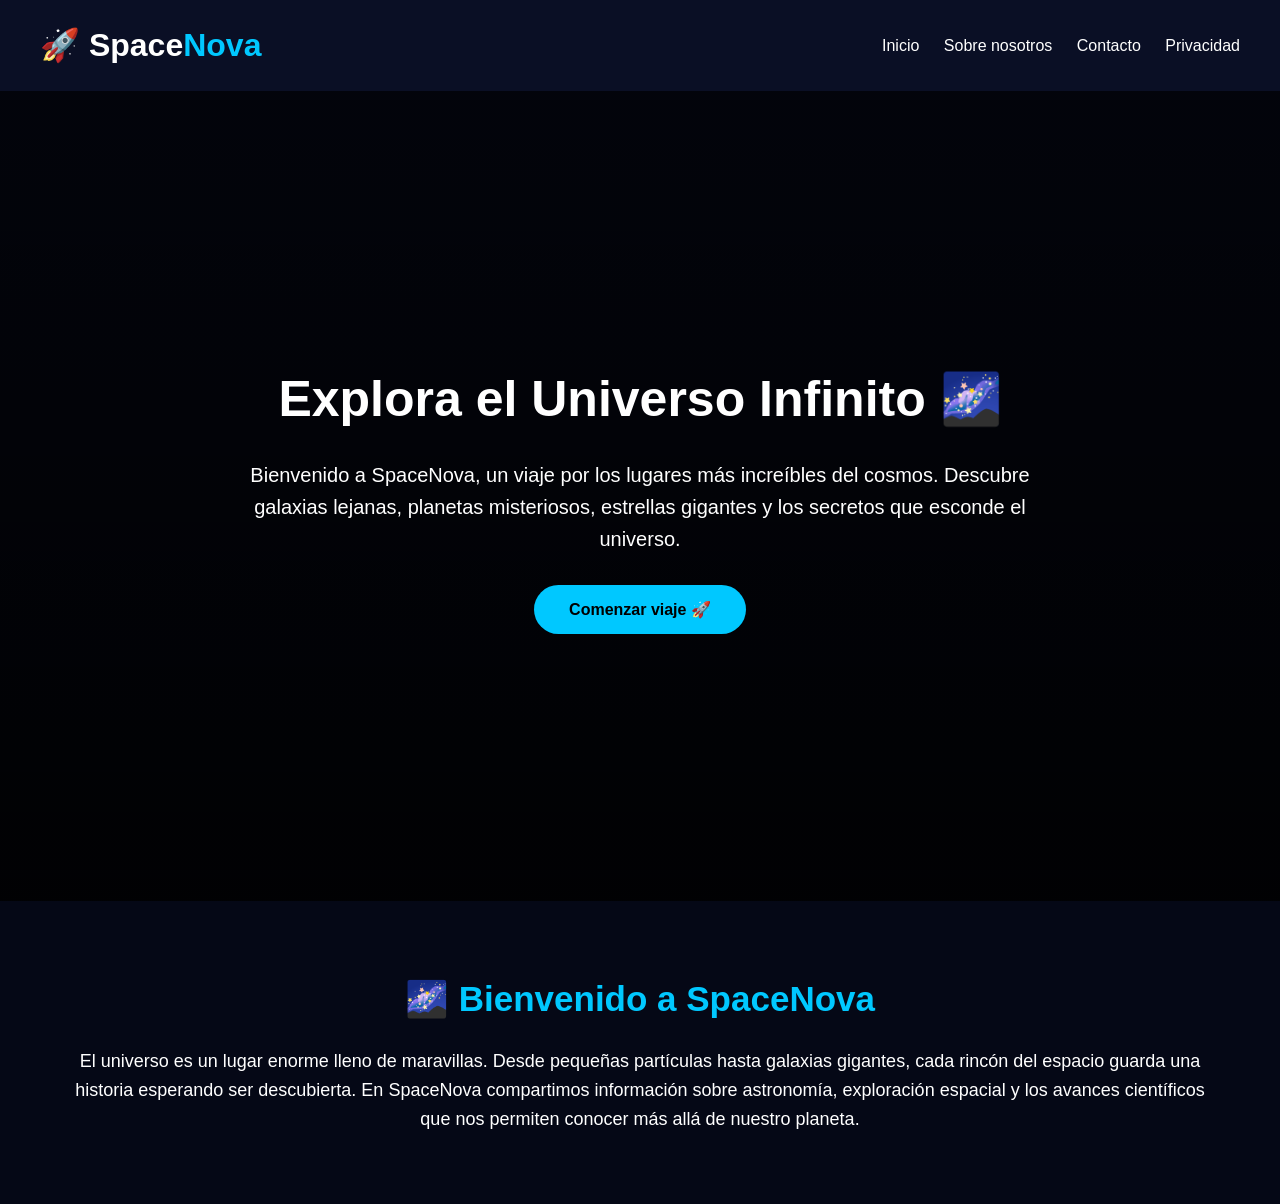
==== index.html @ cdb9da3f "Update index.html" ====
<!DOCTYPE html>
<html lang="es">

<head>

<meta charset="UTF-8">

<meta name="viewport" content="width=device-width, initial-scale=1.0">

<title>SpaceNova | Explorando el Universo</title>

<meta name="description" content="SpaceNova explora los misterios del universo, galaxias, planetas, NASA y descubrimientos espaciales.">

<link rel="stylesheet" href="style.css">

</head>


<body>


<header>

<h1 class="logo">
🚀 Space<span>Nova</span>
</h1>


<nav>

<a href="index.html">Inicio</a>
<a href="sobre.html">Sobre nosotros</a>
<a href="contacto.html">Contacto</a>
<a href="privacidad.html">Privacidad</a>

</nav>


</header>





<section class="hero">


<div class="hero-text">


<h2>
Explora el Universo Infinito 🌌
</h2>


<p>
Bienvenido a SpaceNova, un viaje por los lugares más increíbles
del cosmos. Descubre galaxias lejanas, planetas misteriosos,
estrellas gigantes y los secretos que esconde el universo.
</p>


<button>
Comenzar viaje 🚀
</button>


</div>


</section>





<section class="contenido">


<h2>
🌌 Bienvenido a SpaceNova
</h2>


<p>

El universo es un lugar enorme lleno de maravillas.
Desde pequeñas partículas hasta galaxias gigantes,
cada rincón del espacio guarda una historia esperando
ser descubierta.

En SpaceNova compartimos información sobre astronomía,
exploración espacial y los avances científicos que nos
permiten conocer más allá de nuestro planeta.

</p>



</section>
---- style.css ----
* {
    margin: 0;
    padding: 0;
    box-sizing: border-box;
    font-family: Arial, Helvetica, sans-serif;
}

html {
    scroll-behavior: smooth;
}

body {
    background: #050816;
    color: white;
    line-height: 1.6;
}


/* LOGO Y MENU */

header {
    background: rgba(11,16,38,0.95);
    padding: 20px 40px;
    display: flex;
    justify-content: space-between;
    align-items: center;
    position: sticky;
    top: 0;
    z-index: 100;
}


.logo {
    font-size: 32px;
    font-weight: bold;
}


.logo span {
    color: #00c8ff;
}


nav a {
    color: white;
    text-decoration: none;
    margin-left: 20px;
    transition: 0.3s;
}


nav a:hover {
    color: #00c8ff;
}



/* PORTADA */

.hero {

    min-height: 90vh;

    display: flex;
    flex-direction: column;
    justify-content: center;
    align-items: center;

    text-align: center;

    padding: 30px;


    background:

    linear-gradient(
    rgba(0,0,0,0.5),
    rgba(0,0,0,0.85)
    ),

    url("https://images.unsplash.com/photo-1446776877081-d282a0f896e2");


    background-size: cover;

    background-position: center;

}



.hero h2 {

    font-size: 50px;

    margin-bottom: 20px;

}



.hero p {

    max-width: 800px;

    font-size: 20px;

}




button {

    margin-top: 30px;

    padding: 15px 35px;

    border: none;

    border-radius: 30px;

    background: #00c8ff;

    font-size: 16px;

    font-weight: bold;

    cursor: pointer;

}




button:hover {

    transform: scale(1.05);

}





/* SECCIONES */

.contenido {

    padding: 70px 30px;

    max-width: 1200px;

    margin: auto;

    text-align: center;

}



.contenido h2 {

    font-size: 35px;

    margin-bottom: 20px;

    color: #00c8ff;

}



.contenido p {

    font-size: 18px;

}





/* TARJETAS */


.tarjetas {

    display: flex;

    justify-content: center;

    flex-wrap: wrap;

    gap: 25px;

    margin-top: 40px;

}



.tarjeta {

    background: #101733;

    padding: 30px;

    width: 300px;

    border-radius: 20px;

    transition: 0.3s;

    border: 1px solid #18234d;

}



.tarjeta:hover {

    transform: translateY(-10px);

    box-shadow: 0 0 25px #00c8ff55;

}



.tarjeta h3 {

    color: #00c8ff;

    margin-bottom: 15px;

}





/* FOOTER */


footer {

    background: #0b1026;

    text-align: center;

    padding: 40px;

    margin-top: 50px;

}




/* CELULARES */


@media(max-width:700px){


header {

    flex-direction: column;

}


nav {

    margin-top: 20px;

}


.hero h2 {

    font-size: 35px;

}


nav a {

    margin: 8px;

}


}
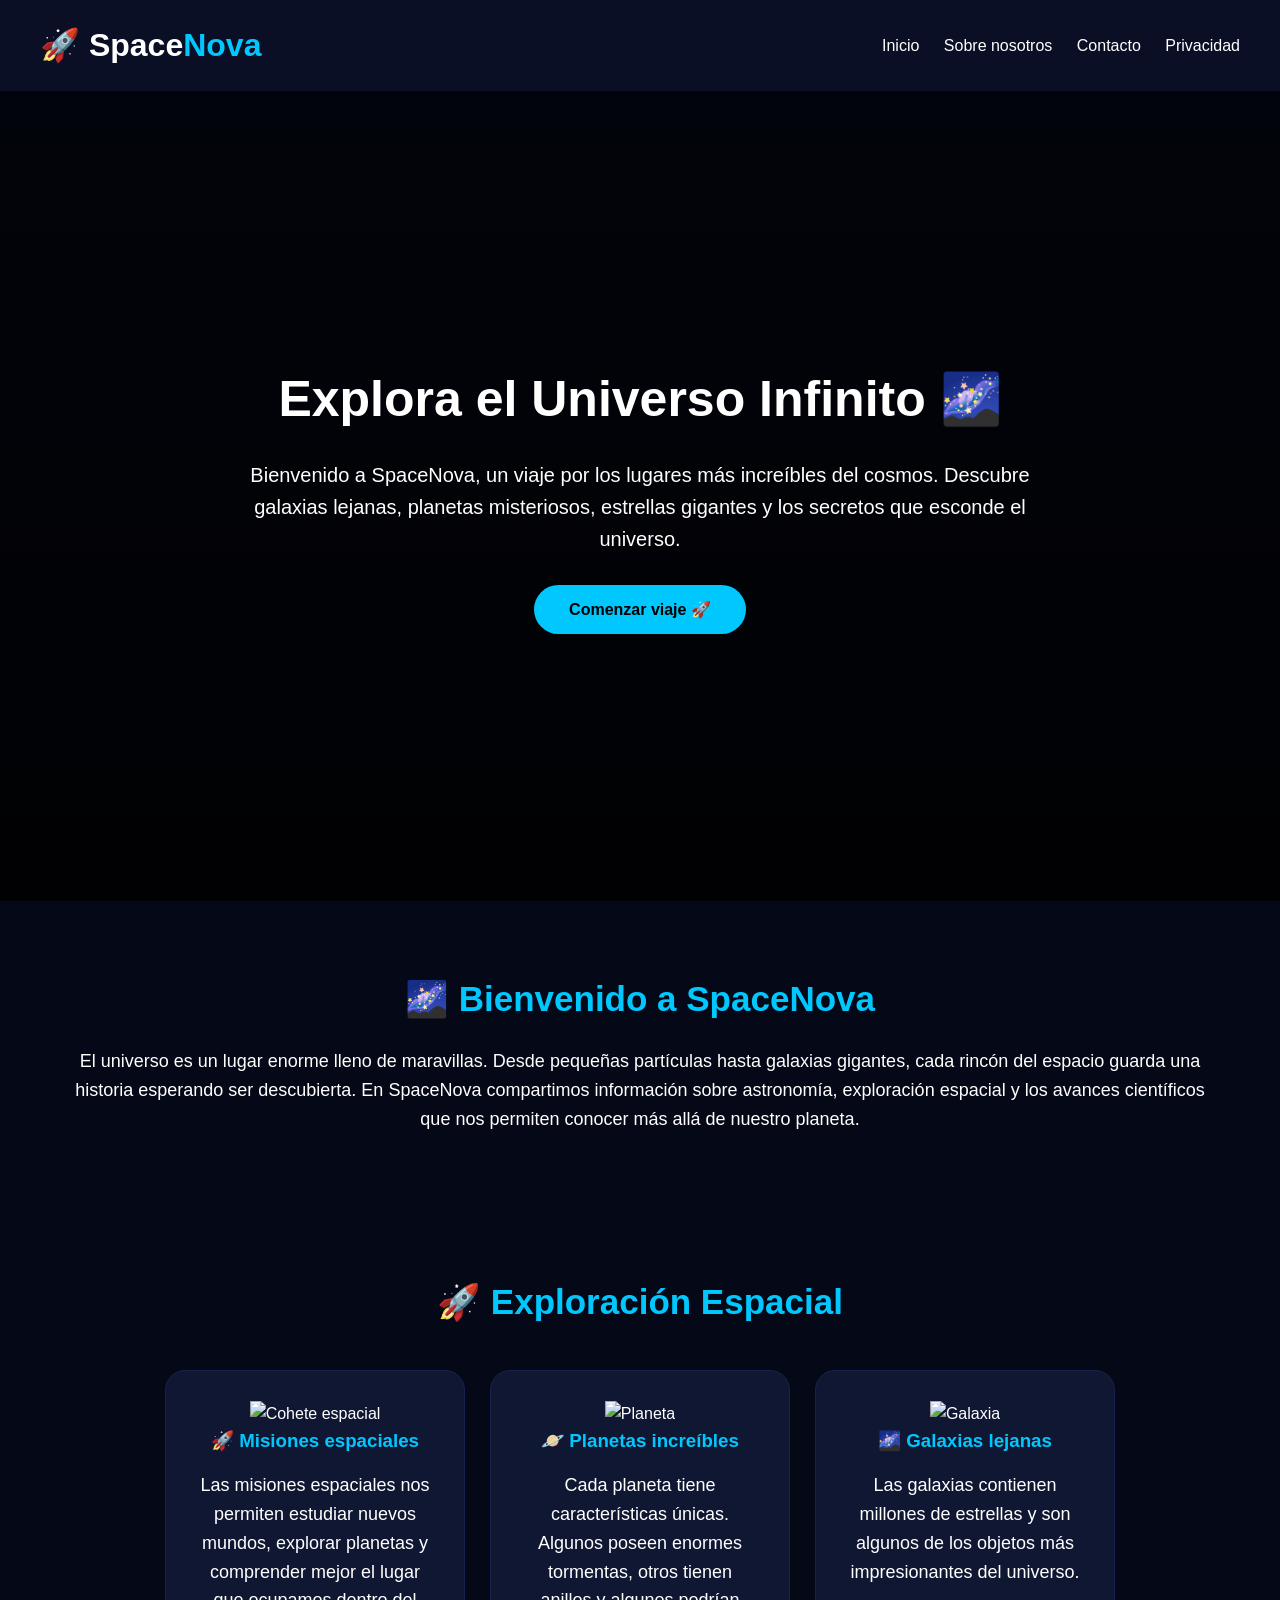
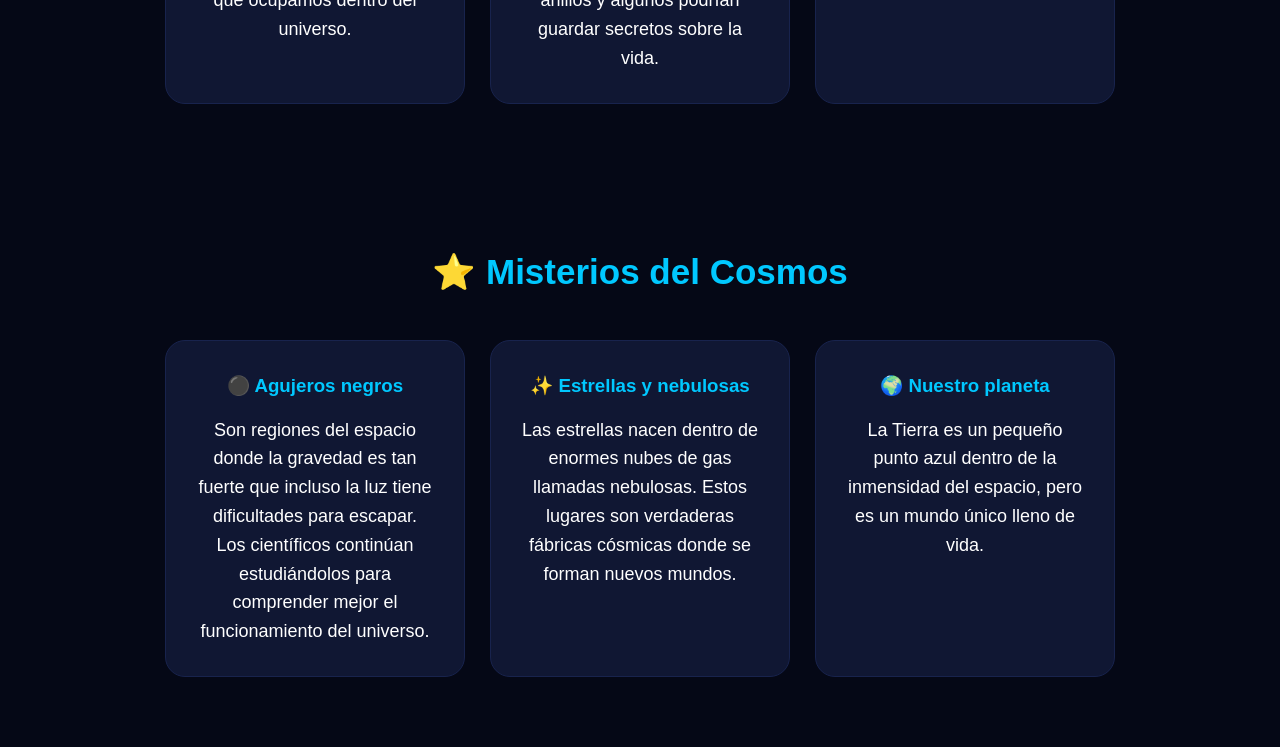
==== commit d301e3d4: "Update index.html" ====
--- a/index.html
+++ b/index.html
@@ -98,3 +98,162 @@
 
 
 </section>
+<section class="contenido">
+
+<h2>
+🚀 Exploración Espacial
+</h2>
+
+
+<div class="tarjetas">
+
+
+<div class="tarjeta imagen-card">
+
+<img src="https://images.unsplash.com/photo-1446776811953-b23d57bd21aa" alt="Cohete espacial">
+
+
+<h3>
+🚀 Misiones espaciales
+</h3>
+
+
+<p>
+Las misiones espaciales nos permiten estudiar nuevos mundos,
+explorar planetas y comprender mejor el lugar que ocupamos
+dentro del universo.
+</p>
+
+
+</div>
+
+
+
+
+
+<div class="tarjeta imagen-card">
+
+
+<img src="https://images.unsplash.com/photo-1614728263952-84ea256f9679" alt="Planeta">
+
+
+<h3>
+🪐 Planetas increíbles
+</h3>
+
+
+<p>
+Cada planeta tiene características únicas.
+Algunos poseen enormes tormentas, otros tienen anillos
+y algunos podrían guardar secretos sobre la vida.
+</p>
+
+
+</div>
+
+
+
+
+
+<div class="tarjeta imagen-card">
+
+
+<img src="https://images.unsplash.com/photo-1462331940025-496dfbfc7564" alt="Galaxia">
+
+
+<h3>
+🌌 Galaxias lejanas
+</h3>
+
+
+<p>
+Las galaxias contienen millones de estrellas y son
+algunos de los objetos más impresionantes del universo.
+</p>
+
+
+</div>
+
+
+</div>
+
+
+</section>
+
+
+
+
+
+<section class="contenido">
+
+
+<h2>
+⭐ Misterios del Cosmos
+</h2>
+
+
+<div class="tarjetas">
+
+
+<div class="tarjeta">
+
+
+<h3>
+⚫ Agujeros negros
+</h3>
+
+
+<p>
+Son regiones del espacio donde la gravedad es tan fuerte
+que incluso la luz tiene dificultades para escapar.
+Los científicos continúan estudiándolos para comprender
+mejor el funcionamiento del universo.
+</p>
+
+
+</div>
+
+
+
+
+<div class="tarjeta">
+
+
+<h3>
+✨ Estrellas y nebulosas
+</h3>
+
+
+<p>
+Las estrellas nacen dentro de enormes nubes de gas llamadas
+nebulosas. Estos lugares son verdaderas fábricas cósmicas
+donde se forman nuevos mundos.
+</p>
+
+
+</div>
+
+
+
+
+<div class="tarjeta">
+
+
+<h3>
+🌍 Nuestro planeta
+</h3>
+
+
+<p>
+La Tierra es un pequeño punto azul dentro de la inmensidad
+del espacio, pero es un mundo único lleno de vida.
+</p>
+
+
+</div>
+
+
+</div>
+
+
+</section>
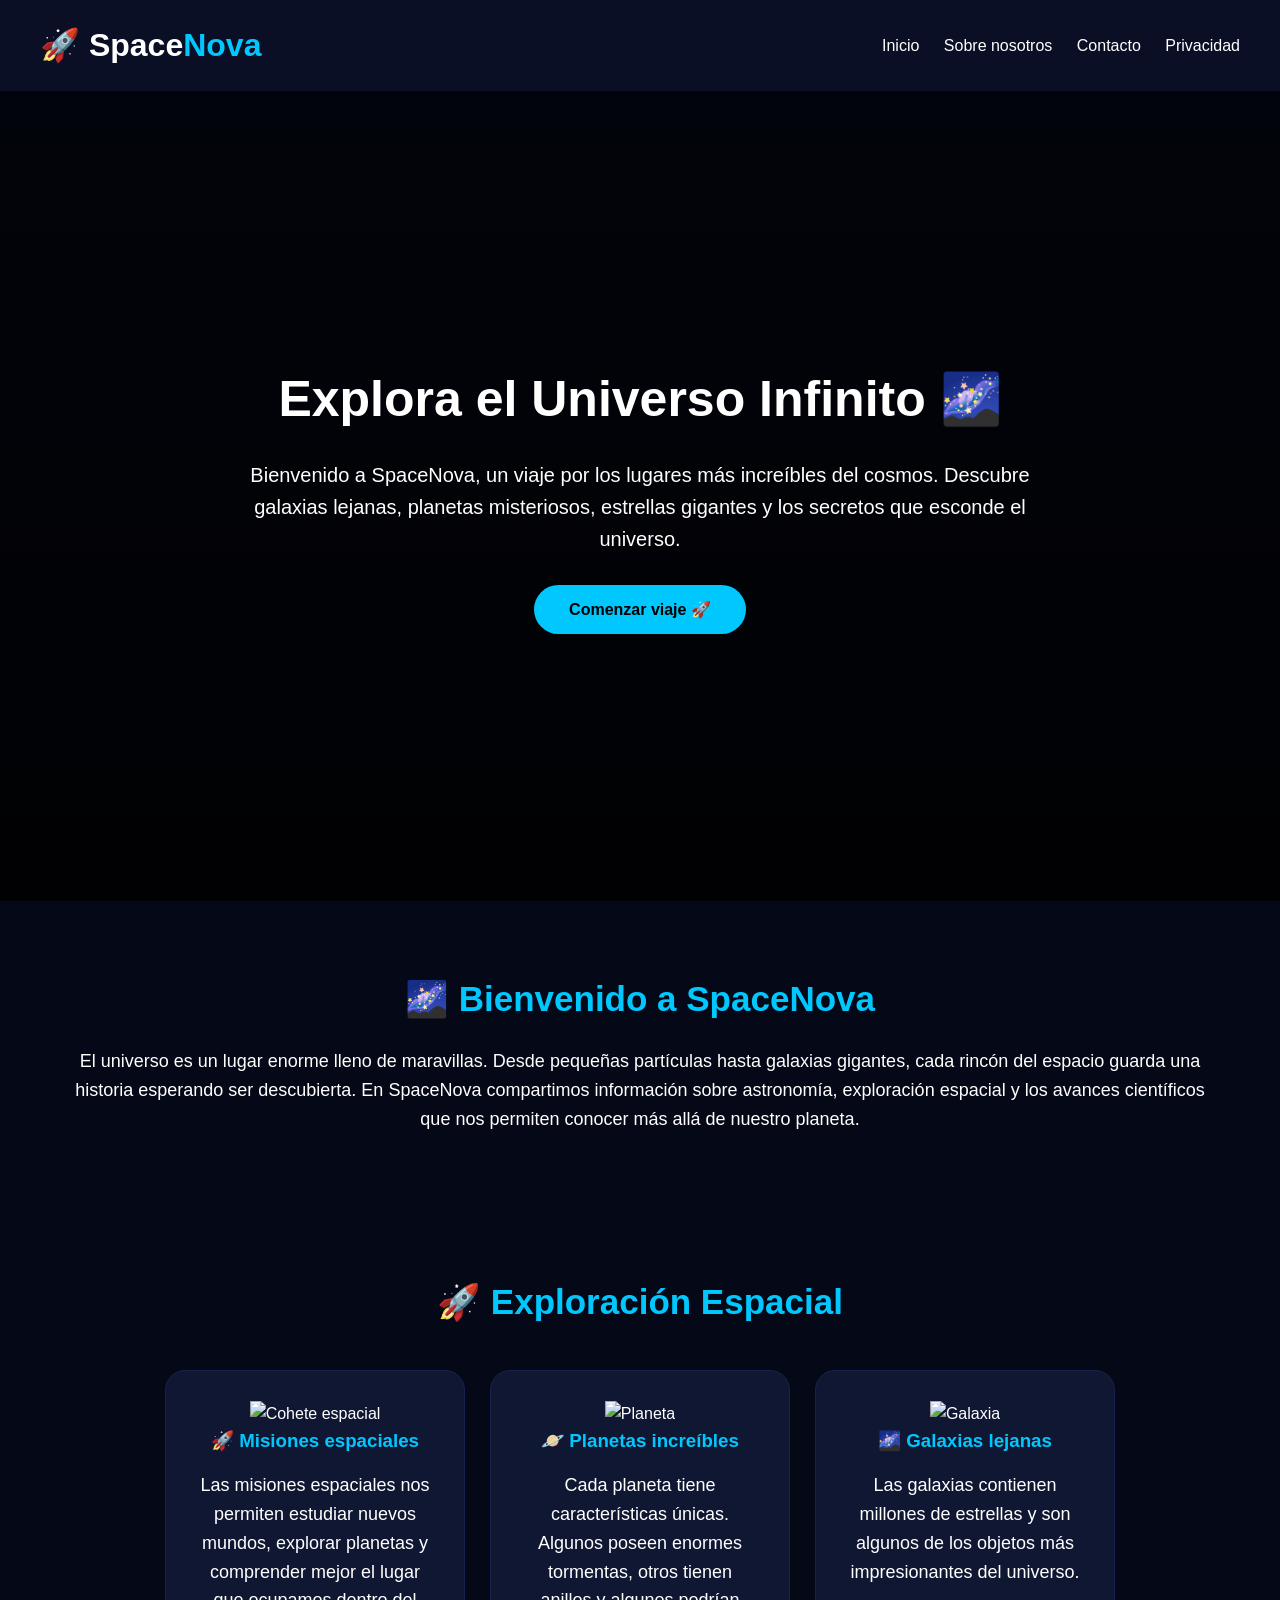
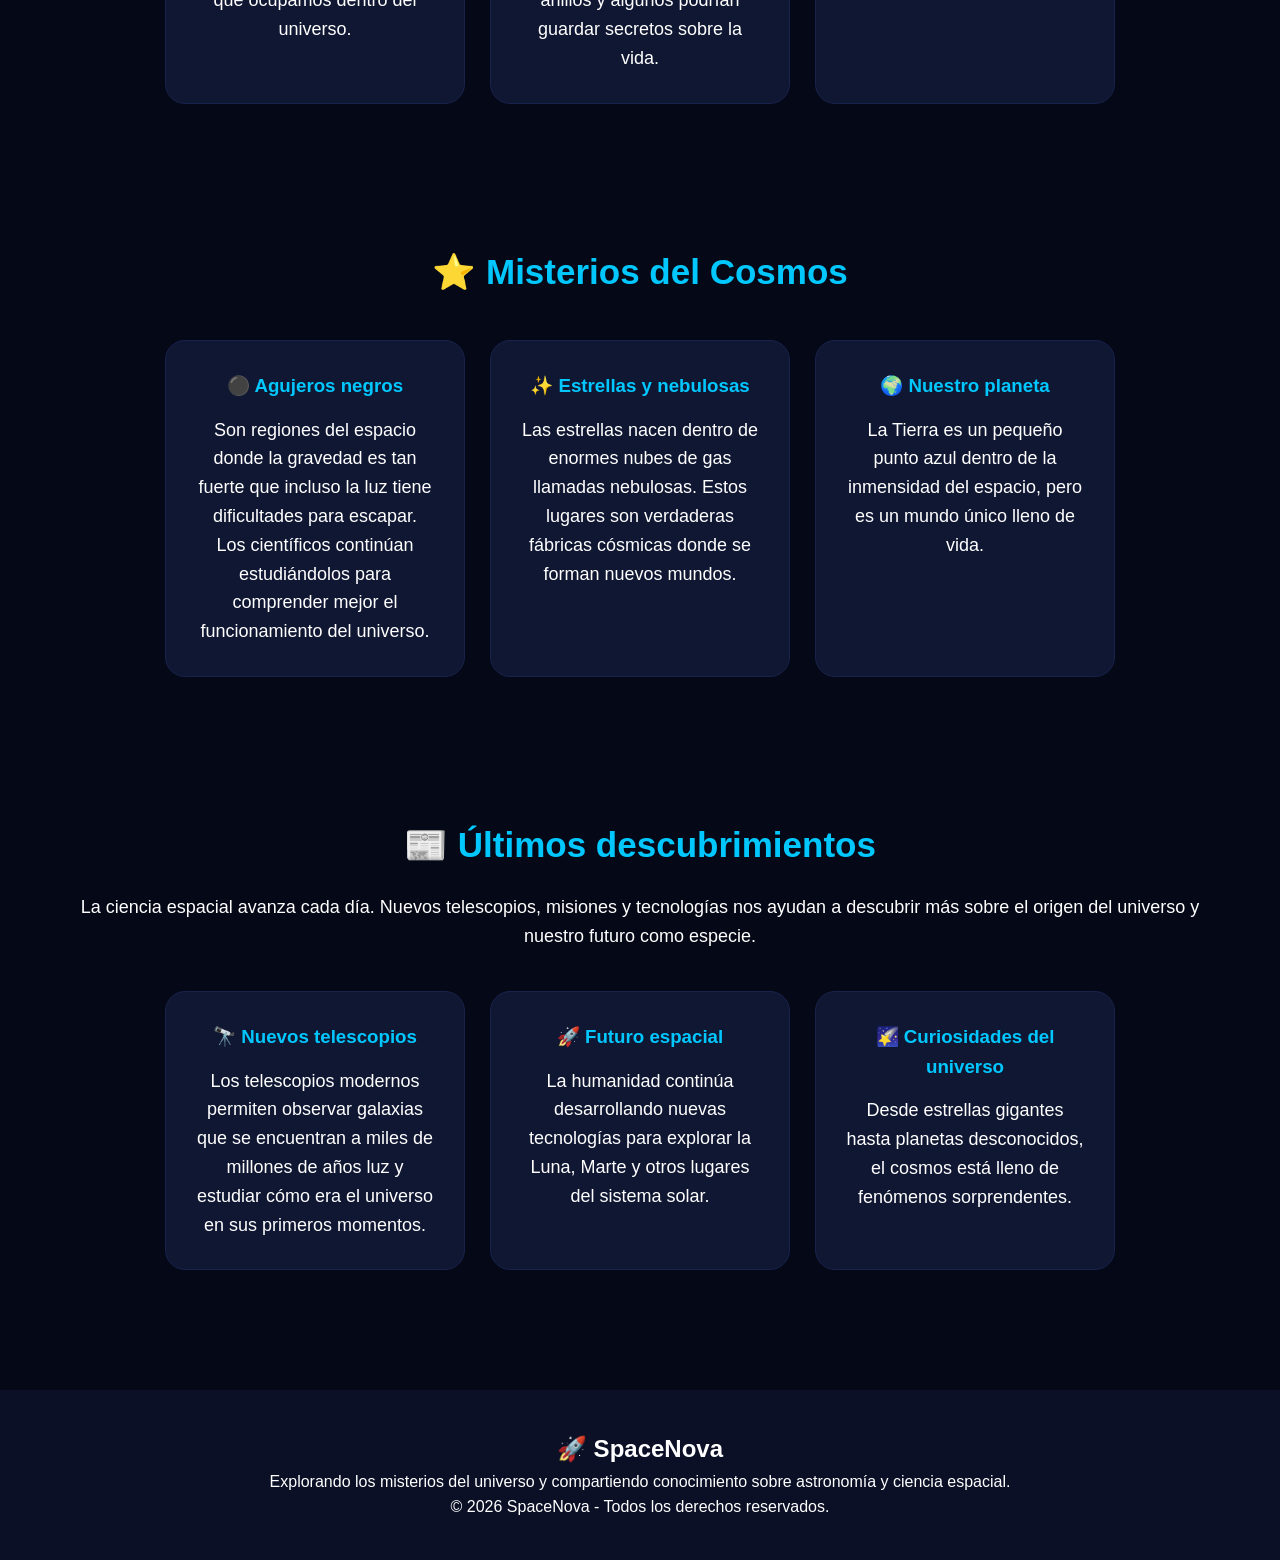
==== commit 7f7ca3a4: "Update index.html" ====
--- a/index.html
+++ b/index.html
@@ -257,3 +257,105 @@
 
 
 </section>
+<section class="contenido">
+
+
+<h2>
+📰 Últimos descubrimientos
+</h2>
+
+
+<p>
+La ciencia espacial avanza cada día. Nuevos telescopios,
+misiones y tecnologías nos ayudan a descubrir más sobre
+el origen del universo y nuestro futuro como especie.
+</p>
+
+
+
+<div class="tarjetas">
+
+
+<div class="tarjeta">
+
+<h3>
+🔭 Nuevos telescopios
+</h3>
+
+<p>
+Los telescopios modernos permiten observar galaxias que se
+encuentran a miles de millones de años luz y estudiar cómo
+era el universo en sus primeros momentos.
+</p>
+
+</div>
+
+
+
+
+<div class="tarjeta">
+
+<h3>
+🚀 Futuro espacial
+</h3>
+
+<p>
+La humanidad continúa desarrollando nuevas tecnologías
+para explorar la Luna, Marte y otros lugares del sistema solar.
+</p>
+
+</div>
+
+
+
+
+<div class="tarjeta">
+
+<h3>
+🌠 Curiosidades del universo
+</h3>
+
+<p>
+Desde estrellas gigantes hasta planetas desconocidos,
+el cosmos está lleno de fenómenos sorprendentes.
+</p>
+
+</div>
+
+
+</div>
+
+
+</section>
+
+
+
+
+
+
+<footer>
+
+
+<h2>
+🚀 SpaceNova
+</h2>
+
+
+<p>
+Explorando los misterios del universo y compartiendo
+conocimiento sobre astronomía y ciencia espacial.
+</p>
+
+
+<p>
+© 2026 SpaceNova - Todos los derechos reservados.
+</p>
+
+
+</footer>
+
+
+
+</body>
+
+</html>
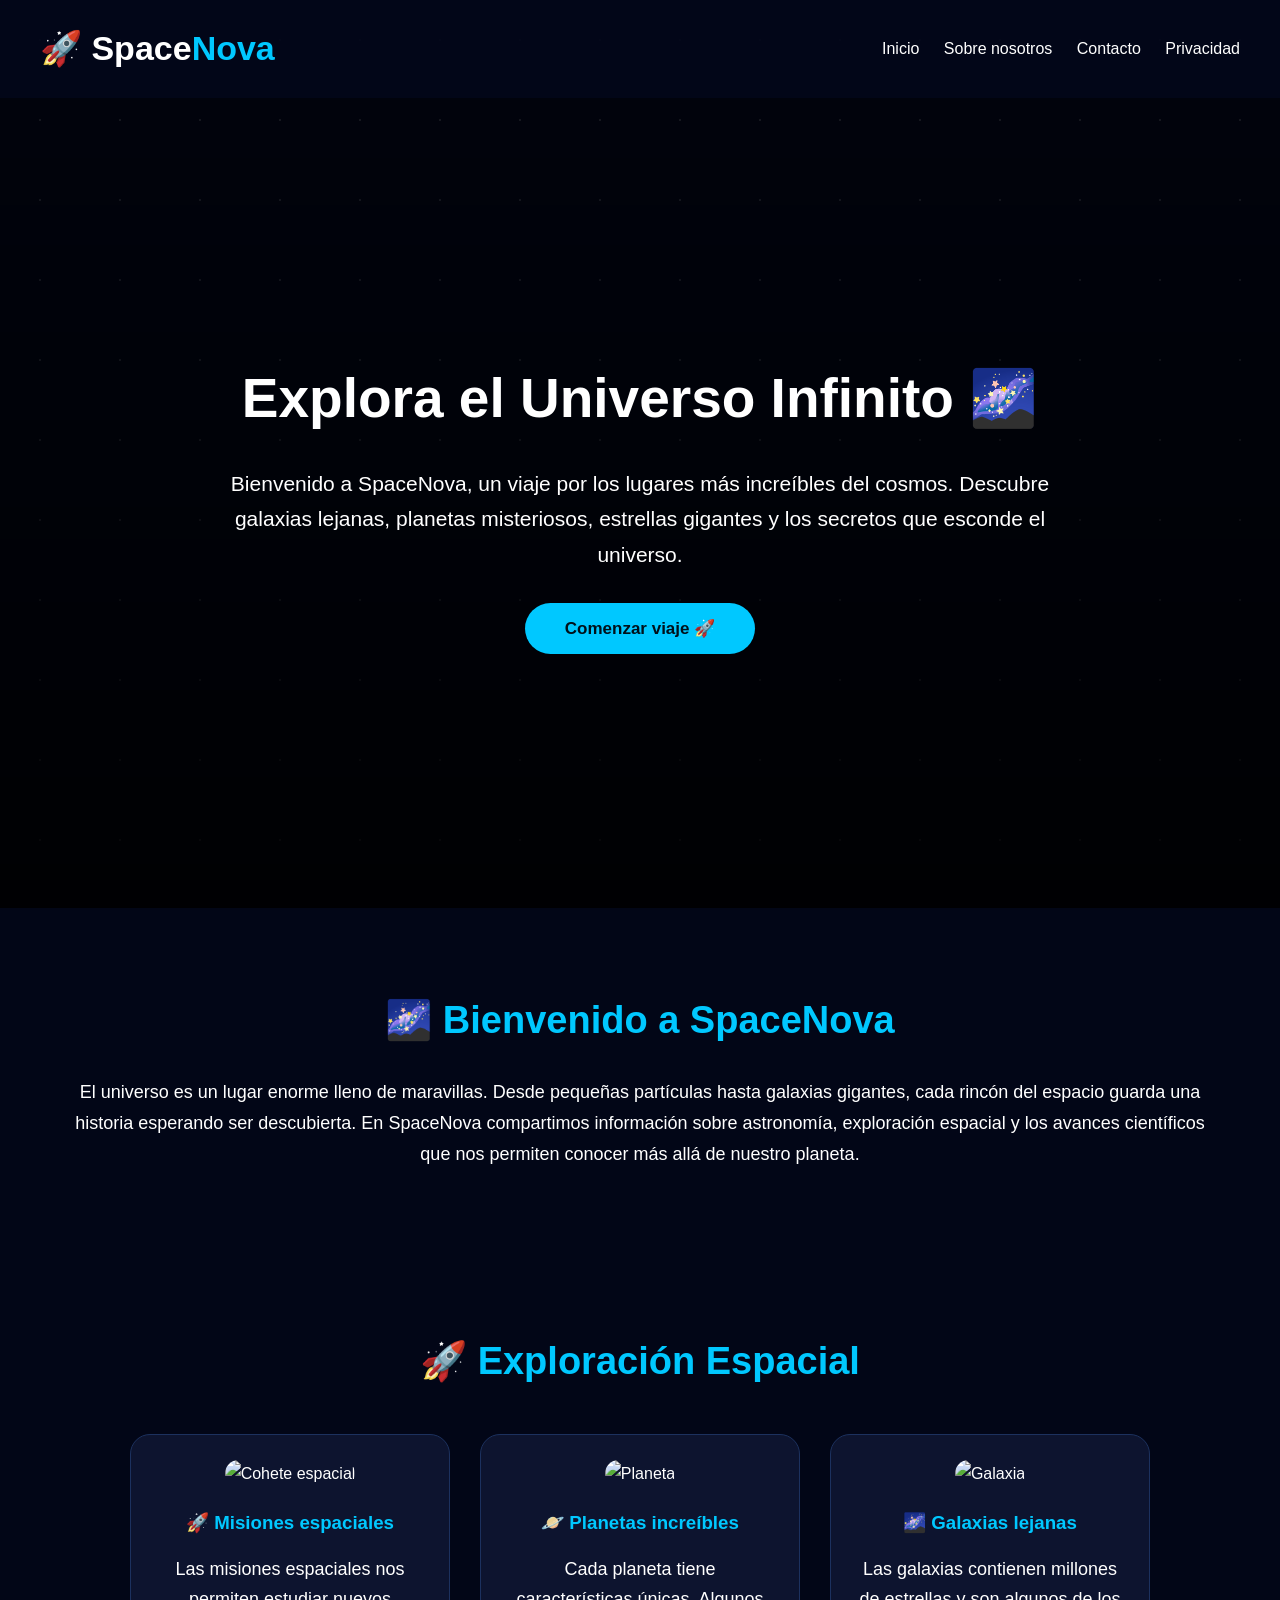
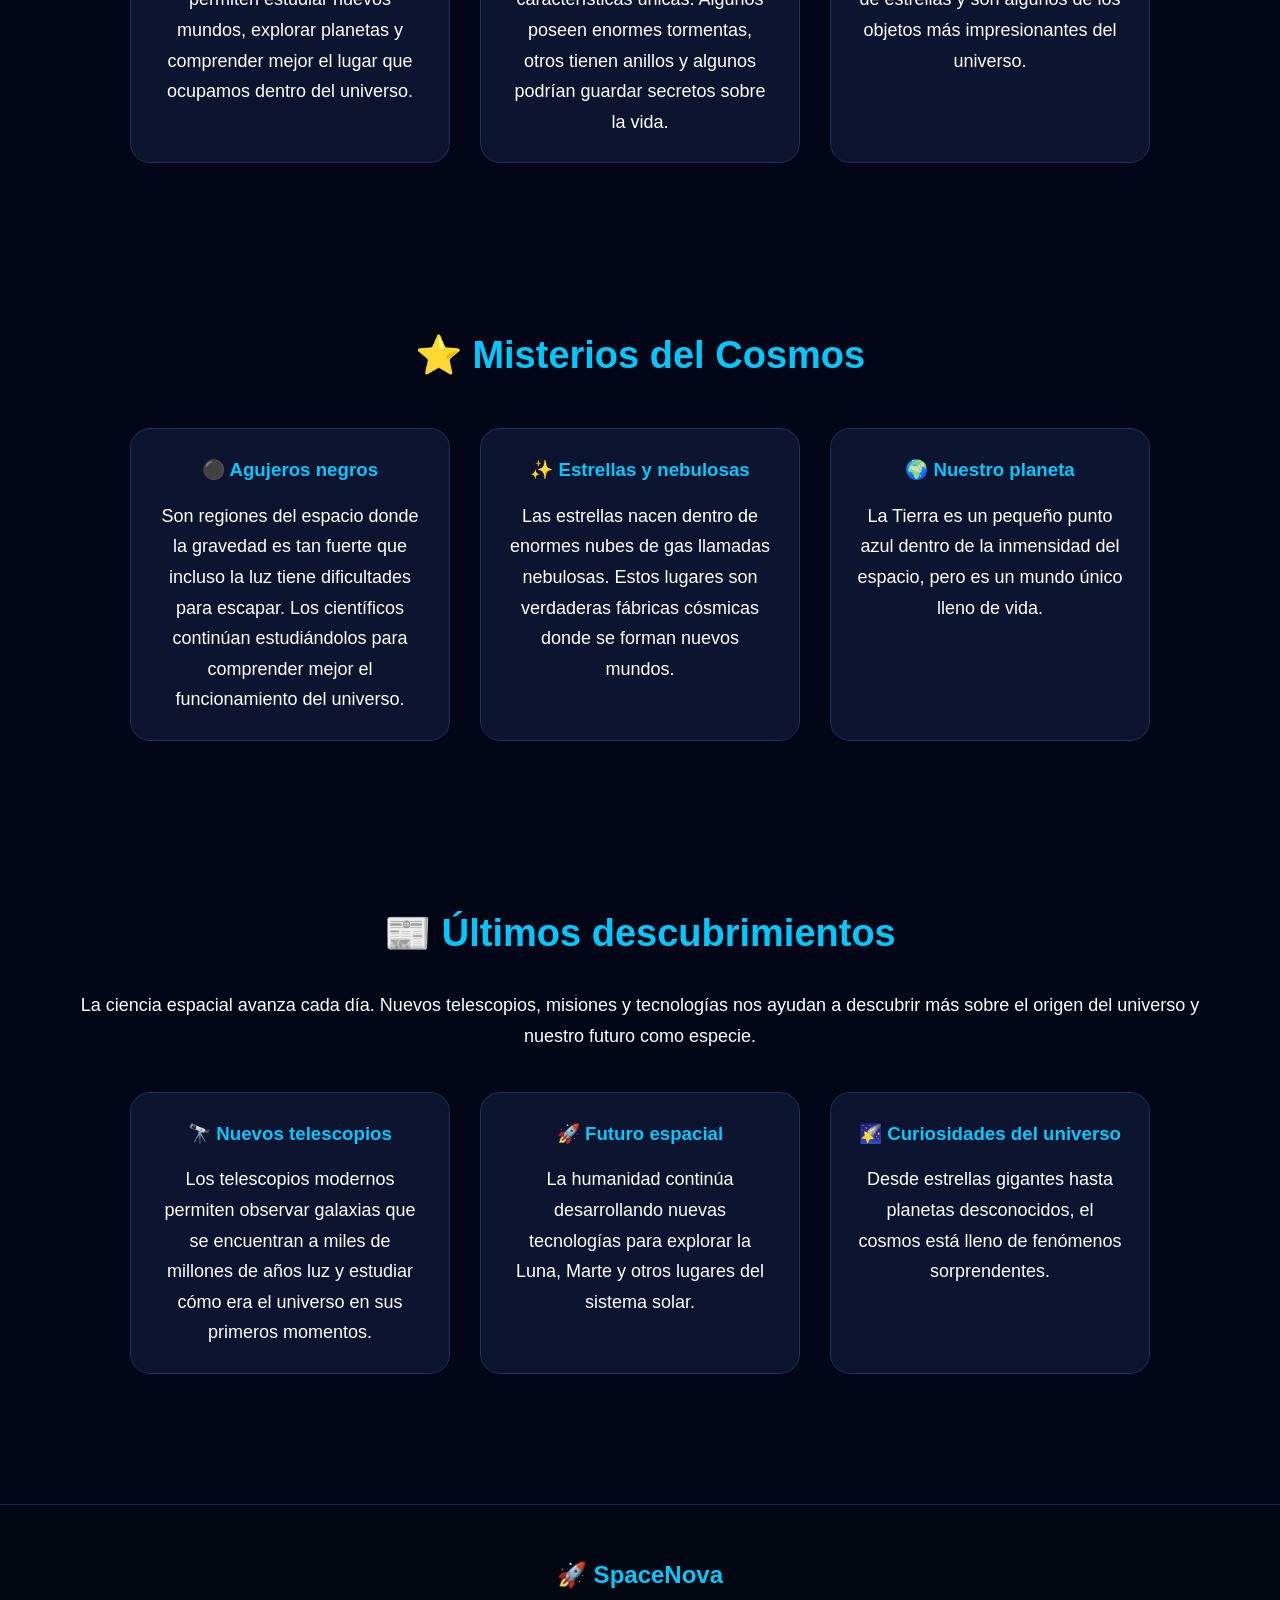
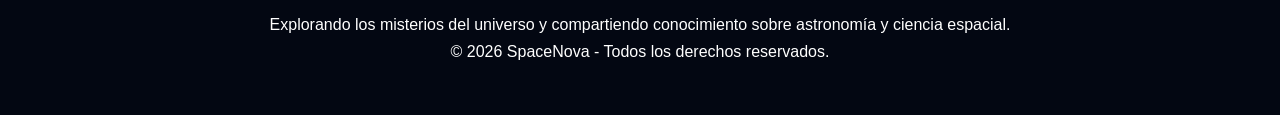
==== commit 62e36b35: "Update index.html" ====
--- a/index.html
+++ b/index.html
@@ -8,7 +8,11 @@
 <meta name="viewport" content="width=device-width, initial-scale=1.0">
 
 <title>SpaceNova | Explorando el Universo</title>
-
+<meta name="description" content="Explora el universo con SpaceNova: NASA, planetas, galaxias, estrellas, agujeros negros y los mayores misterios del espacio.">
+
+<meta name="keywords" content="NASA, universo, planetas, galaxias, astronomía, espacio, estrellas">
+
+<meta name="author" content="SpaceNova">
 <meta name="description" content="SpaceNova explora los misterios del universo, galaxias, planetas, NASA y descubrimientos espaciales.">
 
 <link rel="stylesheet" href="style.css">
--- a/style.css
+++ b/style.css
@@ -5,85 +5,432 @@
     font-family: Arial, Helvetica, sans-serif;
 }
 
+
 html {
     scroll-behavior: smooth;
 }
 
+
 body {
-    background: #050816;
+
+    background: #020617;
+
     color: white;
-    line-height: 1.6;
-}
-
-
-/* LOGO Y MENU */
+
+    line-height: 1.7;
+
+}
+
+
+
+
+
+/* HEADER */
+
 
 header {
-    background: rgba(11,16,38,0.95);
+
+    background: rgba(3, 7, 25, 0.95);
+
     padding: 20px 40px;
+
     display: flex;
+
     justify-content: space-between;
+
     align-items: center;
+
     position: sticky;
+
     top: 0;
+
     z-index: 100;
-}
+
+}
+
 
 
 .logo {
-    font-size: 32px;
+
+    font-size: 34px;
+
     font-weight: bold;
+
 }
 
 
 .logo span {
+
     color: #00c8ff;
-}
+
+}
+
+
 
 
 nav a {
+
     color: white;
+
     text-decoration: none;
+
     margin-left: 20px;
-    transition: 0.3s;
-}
+
+    transition: .3s;
+
+}
+
 
 
 nav a:hover {
+
     color: #00c8ff;
-}
-
-
-
-/* PORTADA */
+
+}
+
+
+
+
+
+/* HERO ESPACIAL */
+
 
 .hero {
 
     min-height: 90vh;
 
     display: flex;
+
+    justify-content: center;
+
+    align-items: center;
+
+    text-align: center;
+
+    padding: 30px;
+
+
+    background:
+
+    linear-gradient(
+    rgba(0,0,0,.45),
+    rgba(0,0,0,.85)
+    ),
+
+    url("https://images.unsplash.com/photo-1446776877081-d282a0f896e2");
+
+
+    background-size: cover;
+
+    background-position: center;
+
+}
+
+
+
+.hero-text {
+
+    max-width: 900px;
+
+}
+
+
+
+.hero h2 {
+
+    font-size: 55px;
+
+    margin-bottom: 20px;
+
+}
+
+
+.hero p {
+
+    font-size: 21px;
+
+}
+/* BOTON */
+
+button {
+
+    margin-top: 30px;
+
+    padding: 15px 40px;
+
+    border: none;
+
+    border-radius: 40px;
+
+    background: #00c8ff;
+
+    color: #00111a;
+
+    font-size: 17px;
+
+    font-weight: bold;
+
+    cursor: pointer;
+
+    transition: .3s;
+
+}
+
+
+
+button:hover {
+
+    transform: scale(1.08);
+
+    box-shadow: 0 0 25px #00c8ff;
+
+}
+
+
+
+
+
+/* SECCIONES */
+
+
+.contenido {
+
+    max-width: 1200px;
+
+    margin: auto;
+
+    padding: 80px 30px;
+
+    text-align: center;
+
+}
+
+
+
+.contenido h2 {
+
+    color: #00c8ff;
+
+    font-size: 38px;
+
+    margin-bottom: 25px;
+
+}
+
+
+
+.contenido p {
+
+    font-size: 18px;
+
+}
+
+
+
+
+
+/* TARJETAS */
+
+
+.tarjetas {
+
+    display: flex;
+
+    justify-content: center;
+
+    flex-wrap: wrap;
+
+    gap: 30px;
+
+    margin-top: 40px;
+
+}
+
+
+
+.tarjeta {
+
+    background: rgba(15, 23, 50, .9);
+
+    width: 320px;
+
+    padding: 25px;
+
+    border-radius: 20px;
+
+    border: 1px solid #1c315e;
+
+    transition: .4s;
+
+}
+
+
+
+.tarjeta:hover {
+
+    transform: translateY(-12px);
+
+    box-shadow:
+
+    0 0 30px rgba(0,200,255,.35);
+
+}
+
+
+
+
+
+.tarjeta h3 {
+
+    color: #00c8ff;
+
+    margin-bottom: 15px;
+
+}
+
+
+
+
+/* IMAGENES DE TARJETAS */
+
+
+.imagen-card {
+
+    overflow: hidden;
+
+}
+
+
+
+.imagen-card img {
+
+    width: 100%;
+
+    height: 180px;
+
+    object-fit: cover;
+
+    border-radius: 15px;
+
+    margin-bottom: 20px;
+
+    transition: .5s;
+
+}
+
+
+
+.imagen-card:hover img {
+
+    transform: scale(1.1);
+
+}
+/* FOOTER */
+
+footer {
+
+    background: #030712;
+
+    text-align: center;
+
+    padding: 50px 20px;
+
+    margin-top: 50px;
+
+    border-top: 1px solid #172554;
+
+}
+
+
+
+footer h2 {
+
+    color: #00c8ff;
+
+    margin-bottom: 15px;
+
+}
+
+
+
+
+
+/* EFECTO DE ESTRELLAS */
+
+body::before {
+
+    content: "";
+
+    position: fixed;
+
+    top: 0;
+
+    left: 0;
+
+    width: 100%;
+
+    height: 100%;
+
+
+    background-image:
+
+    radial-gradient(white 1px, transparent 1px);
+
+
+    background-size: 80px 80px;
+
+
+    opacity: .15;
+
+
+    pointer-events: none;
+
+
+    z-index: -1;
+
+}
+
+
+
+
+
+/* CELULARES */
+
+
+@media(max-width:700px){
+
+
+header {
+
     flex-direction: column;
-    justify-content: center;
-    align-items: center;
-
-    text-align: center;
-
-    padding: 30px;
-
-
-    background:
-
-    linear-gradient(
-    rgba(0,0,0,0.5),
-    rgba(0,0,0,0.85)
-    ),
-
-    url("https://images.unsplash.com/photo-1446776877081-d282a0f896e2");
-
-
-    background-size: cover;
-
-    background-position: center;
+
+    padding: 20px;
+
+}
+
+
+
+.logo {
+
+    font-size: 28px;
+
+}
+
+
+
+nav {
+
+    margin-top: 20px;
+
+}
+
+
+
+nav a {
+
+    display: inline-block;
+
+    margin: 8px;
 
 }
 
@@ -91,9 +438,7 @@
 
 .hero h2 {
 
-    font-size: 50px;
-
-    margin-bottom: 20px;
+    font-size: 35px;
 
 }
 
@@ -101,100 +446,15 @@
 
 .hero p {
 
-    max-width: 800px;
-
-    font-size: 20px;
-
-}
-
-
-
-
-button {
-
-    margin-top: 30px;
-
-    padding: 15px 35px;
-
-    border: none;
-
-    border-radius: 30px;
-
-    background: #00c8ff;
-
-    font-size: 16px;
-
-    font-weight: bold;
-
-    cursor: pointer;
-
-}
-
-
-
-
-button:hover {
-
-    transform: scale(1.05);
-
-}
-
-
-
-
-
-/* SECCIONES */
+    font-size: 17px;
+
+}
+
+
 
 .contenido {
 
-    padding: 70px 30px;
-
-    max-width: 1200px;
-
-    margin: auto;
-
-    text-align: center;
-
-}
-
-
-
-.contenido h2 {
-
-    font-size: 35px;
-
-    margin-bottom: 20px;
-
-    color: #00c8ff;
-
-}
-
-
-
-.contenido p {
-
-    font-size: 18px;
-
-}
-
-
-
-
-
-/* TARJETAS */
-
-
-.tarjetas {
-
-    display: flex;
-
-    justify-content: center;
-
-    flex-wrap: wrap;
-
-    gap: 25px;
-
-    margin-top: 40px;
+    padding: 50px 20px;
 
 }
 
@@ -202,94 +462,9 @@
 
 .tarjeta {
 
-    background: #101733;
-
-    padding: 30px;
-
-    width: 300px;
-
-    border-radius: 20px;
-
-    transition: 0.3s;
-
-    border: 1px solid #18234d;
-
-}
-
-
-
-.tarjeta:hover {
-
-    transform: translateY(-10px);
-
-    box-shadow: 0 0 25px #00c8ff55;
-
-}
-
-
-
-.tarjeta h3 {
-
-    color: #00c8ff;
-
-    margin-bottom: 15px;
-
-}
-
-
-
-
-
-/* FOOTER */
-
-
-footer {
-
-    background: #0b1026;
-
-    text-align: center;
-
-    padding: 40px;
-
-    margin-top: 50px;
-
-}
-
-
-
-
-/* CELULARES */
-
-
-@media(max-width:700px){
-
-
-header {
-
-    flex-direction: column;
-
-}
-
-
-nav {
-
-    margin-top: 20px;
-
-}
-
-
-.hero h2 {
-
-    font-size: 35px;
-
-}
-
-
-nav a {
-
-    margin: 8px;
-
-}
-
-
-}
+    width: 100%;
+
+}
+
+
+}
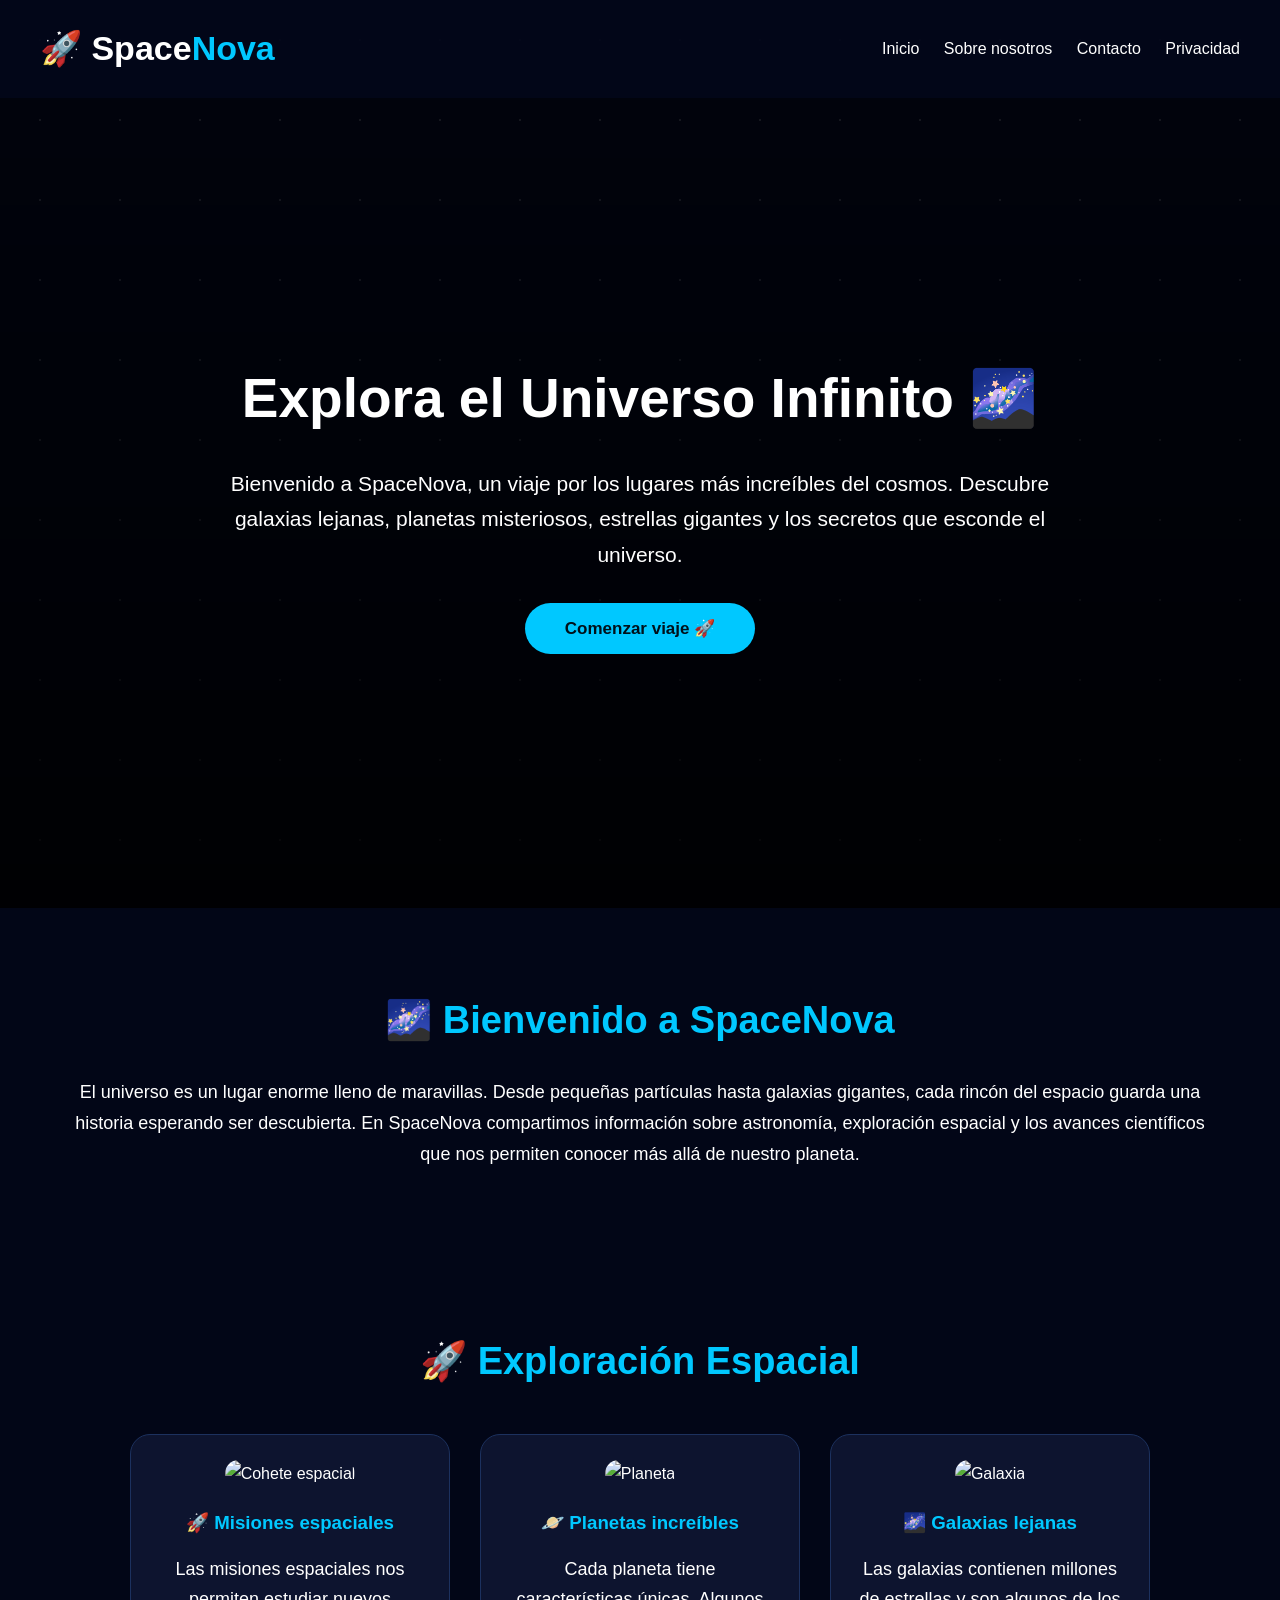
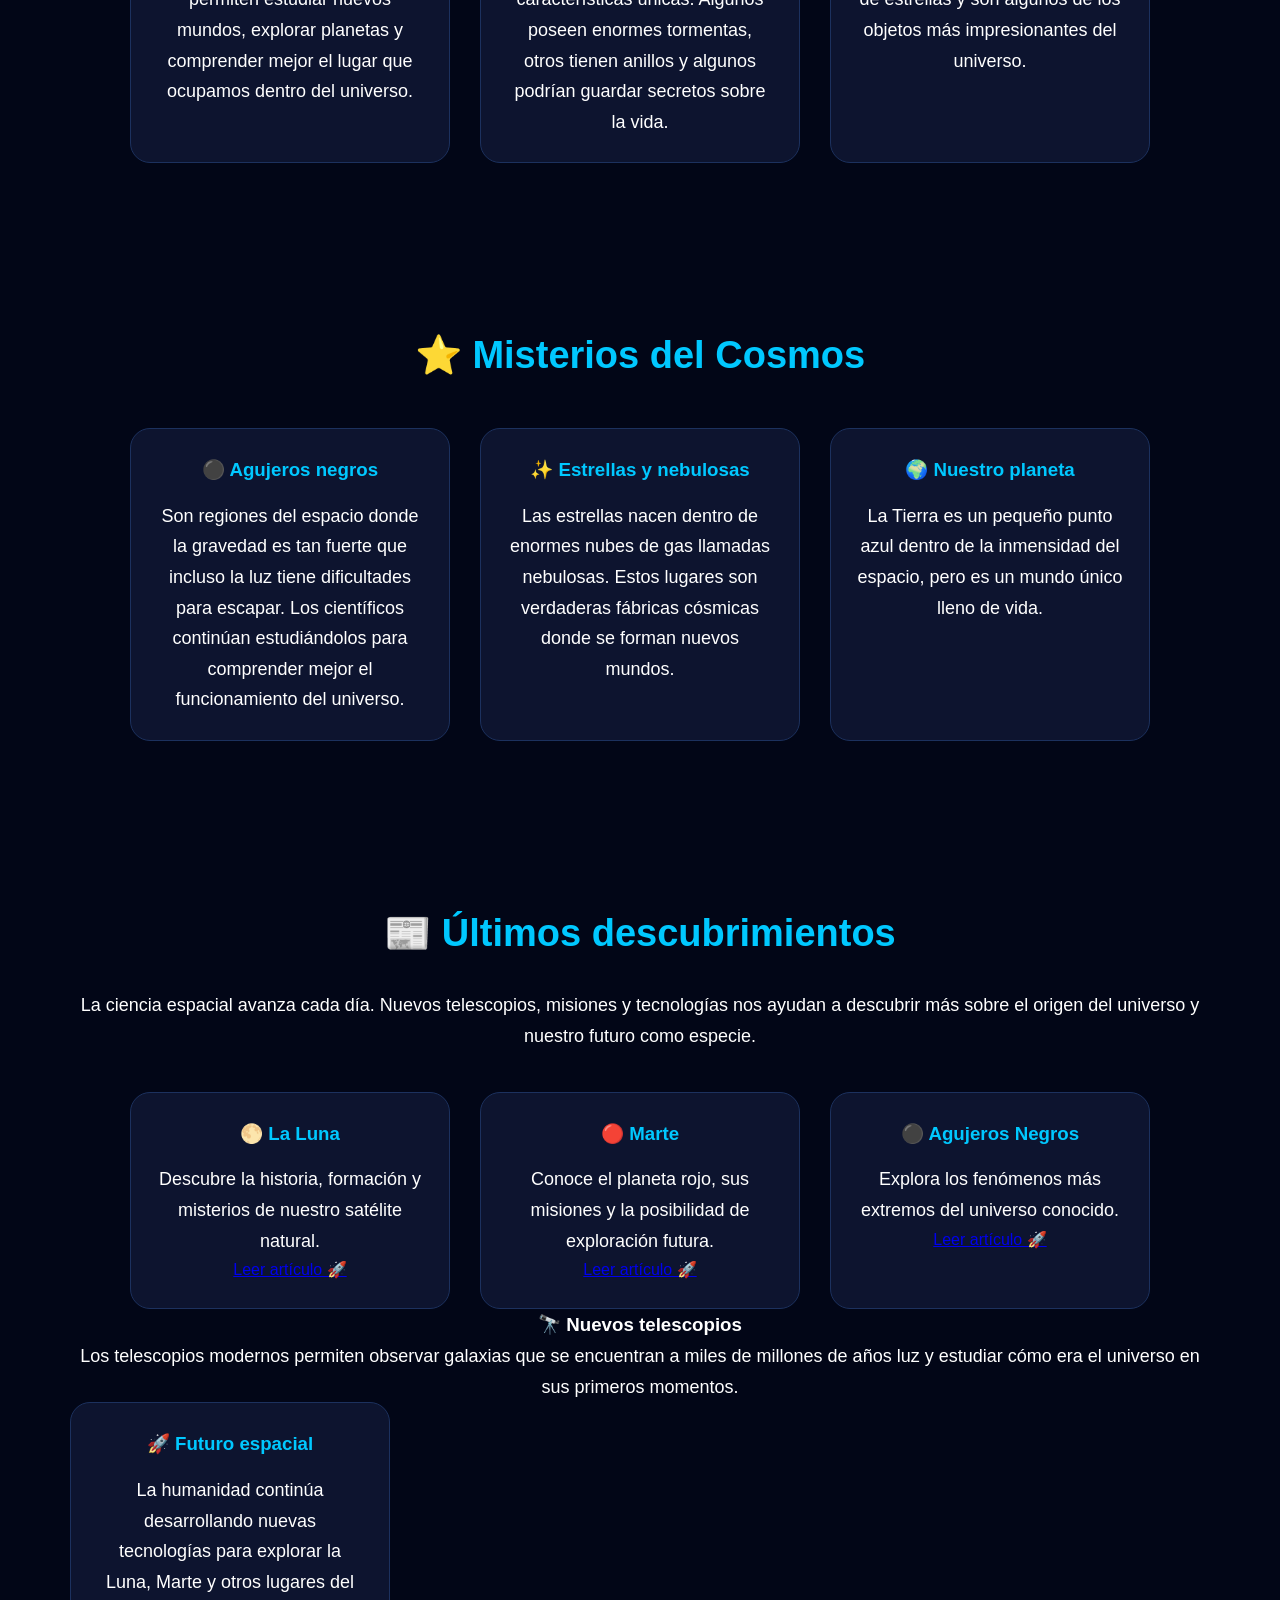
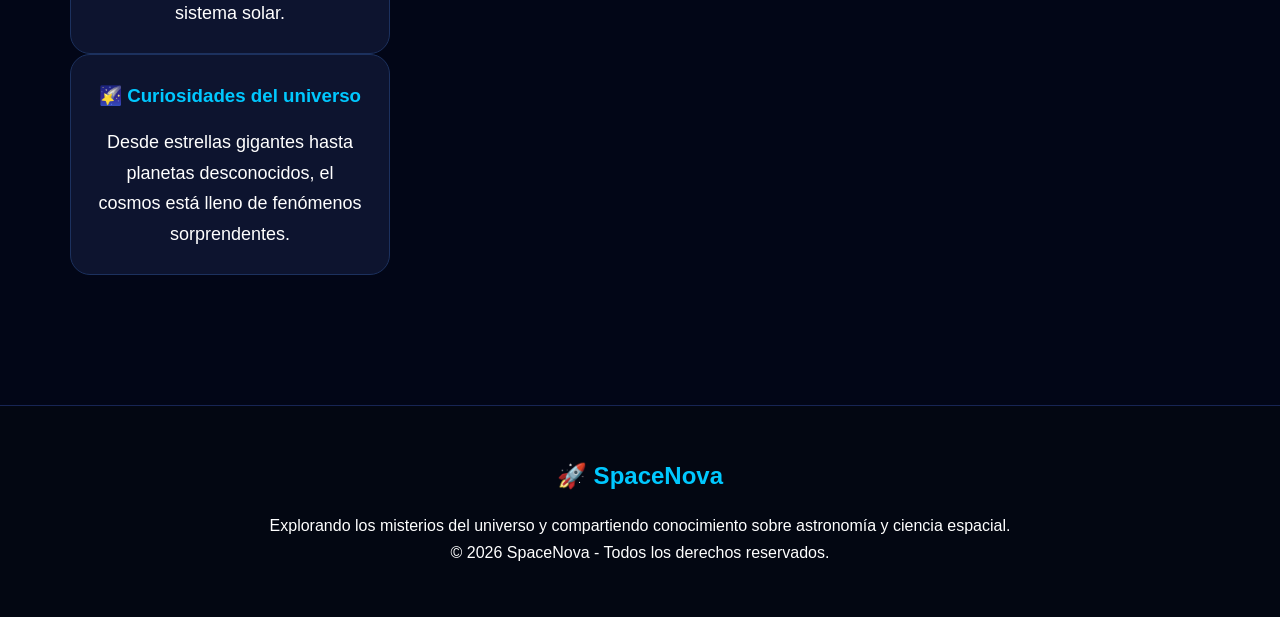
==== commit 84928d8d: "Update index.html" ====
--- a/index.html
+++ b/index.html
@@ -283,6 +283,64 @@
 <div class="tarjeta">
 
 <h3>
+🌕 La Luna
+</h3>
+
+<p>
+Descubre la historia, formación y misterios
+de nuestro satélite natural.
+</p>
+
+<a href="la-luna.html">
+Leer artículo 🚀
+</a>
+
+</div>
+
+
+
+
+<div class="tarjeta">
+
+<h3>
+🔴 Marte
+</h3>
+
+<p>
+Conoce el planeta rojo, sus misiones y
+la posibilidad de exploración futura.
+</p>
+
+<a href="marte.html">
+Leer artículo 🚀
+</a>
+
+</div>
+
+
+
+
+<div class="tarjeta">
+
+<h3>
+⚫ Agujeros Negros
+</h3>
+
+<p>
+Explora los fenómenos más extremos
+del universo conocido.
+</p>
+
+<a href="agujeros-negros.html">
+Leer artículo 🚀
+</a>
+
+</div>
+
+
+</div>
+
+<h3>
 🔭 Nuevos telescopios
 </h3>
 
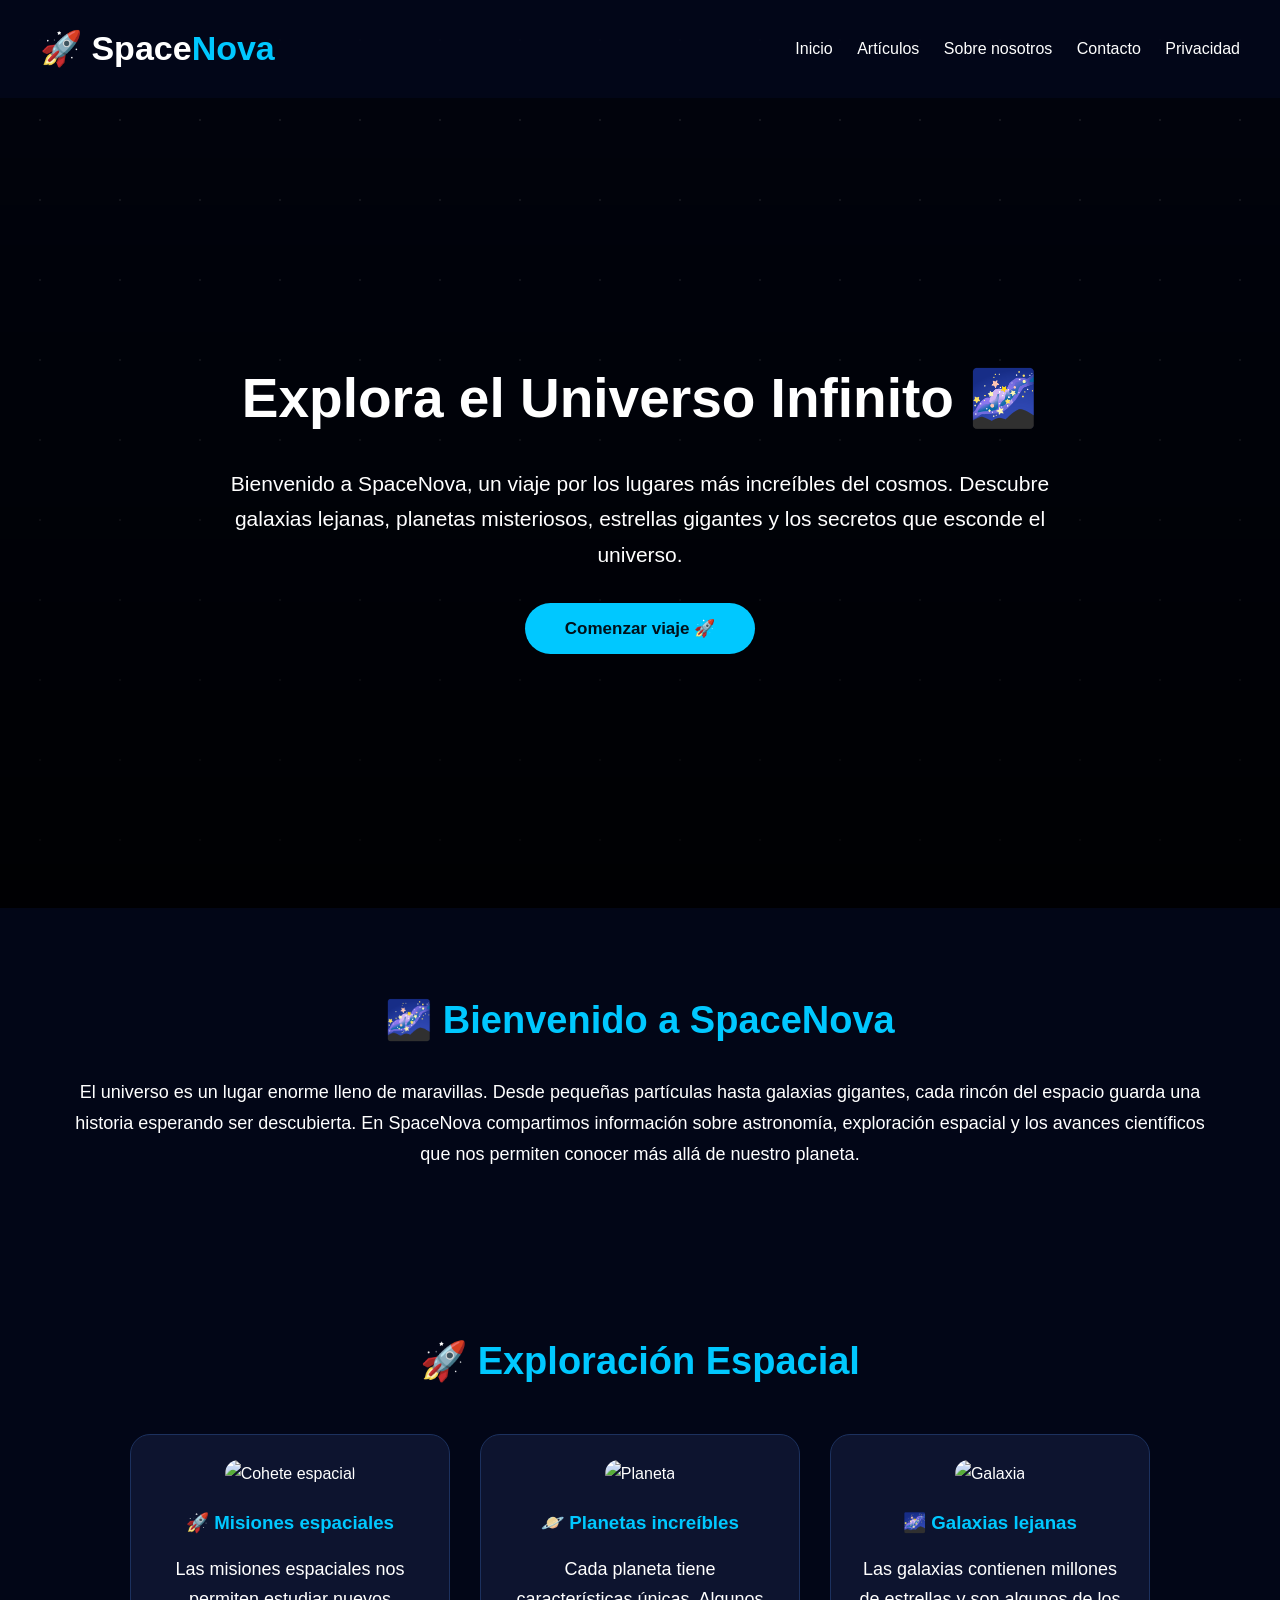
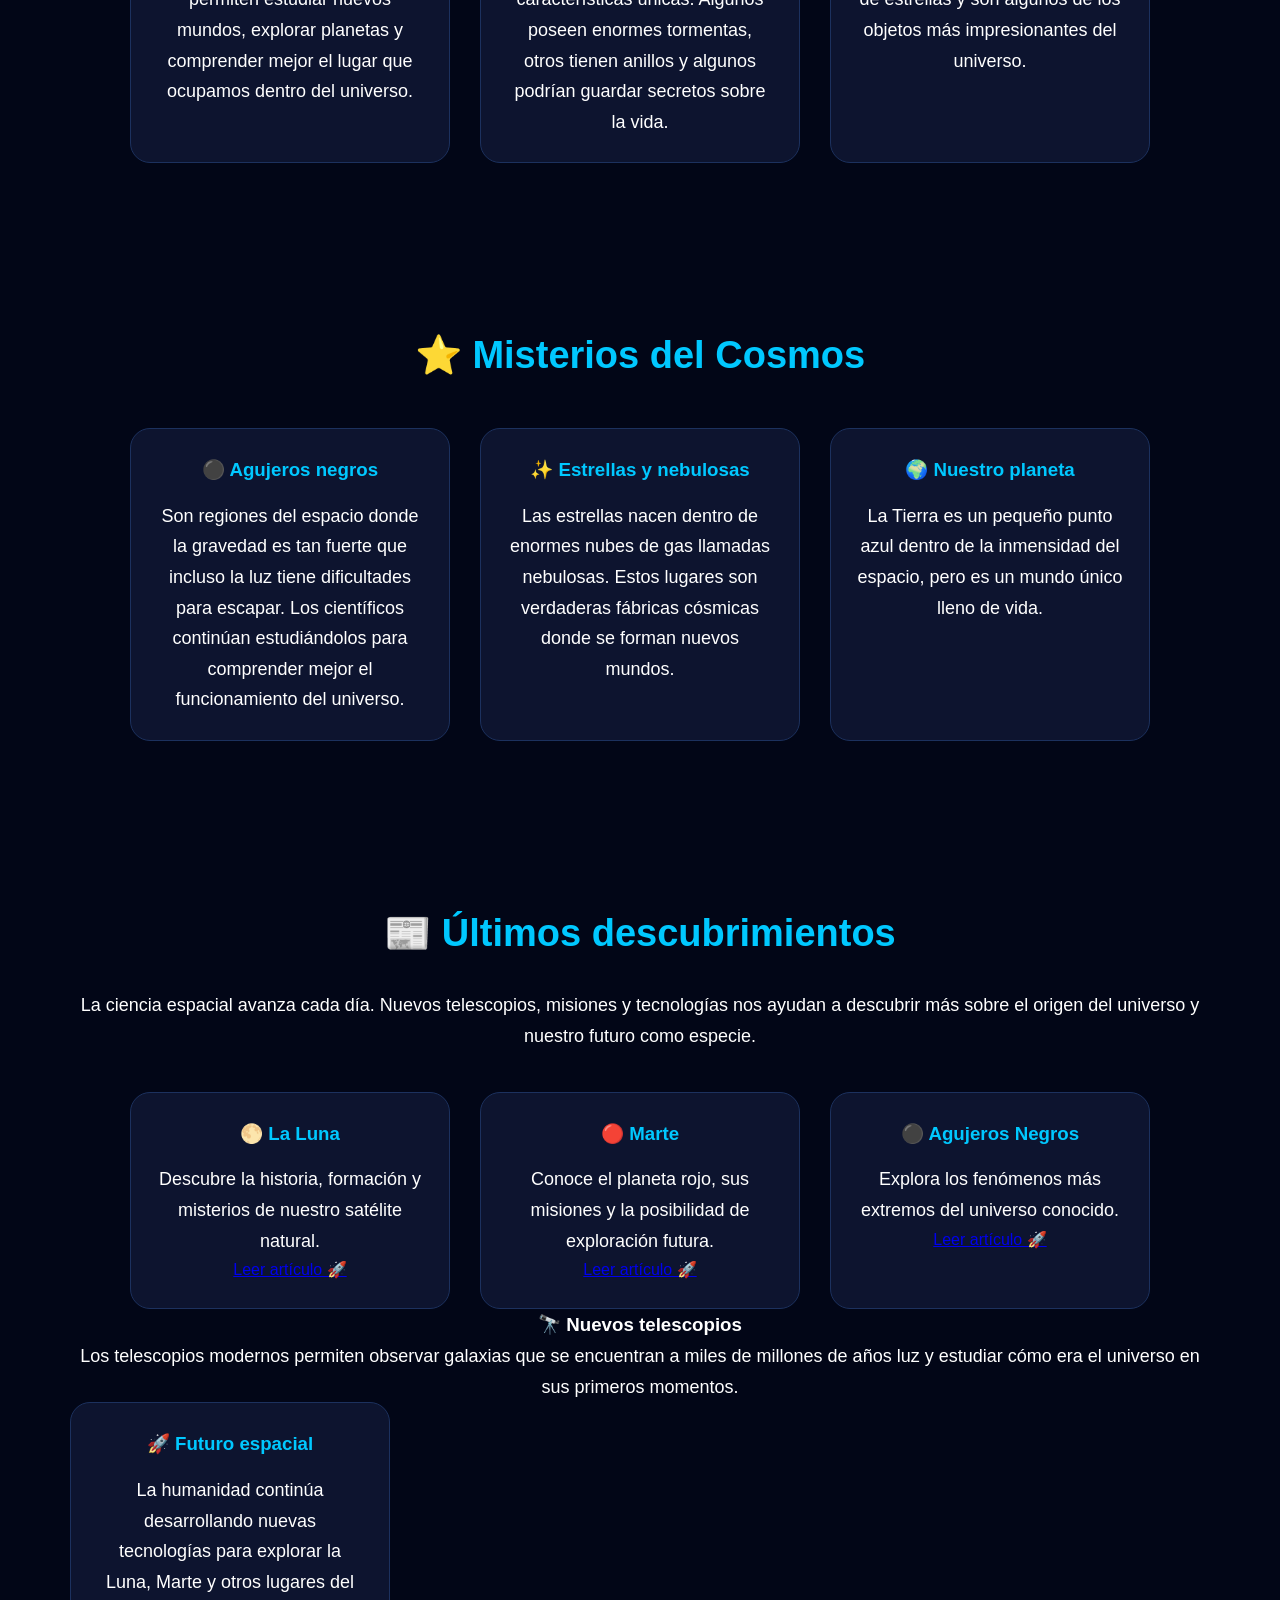
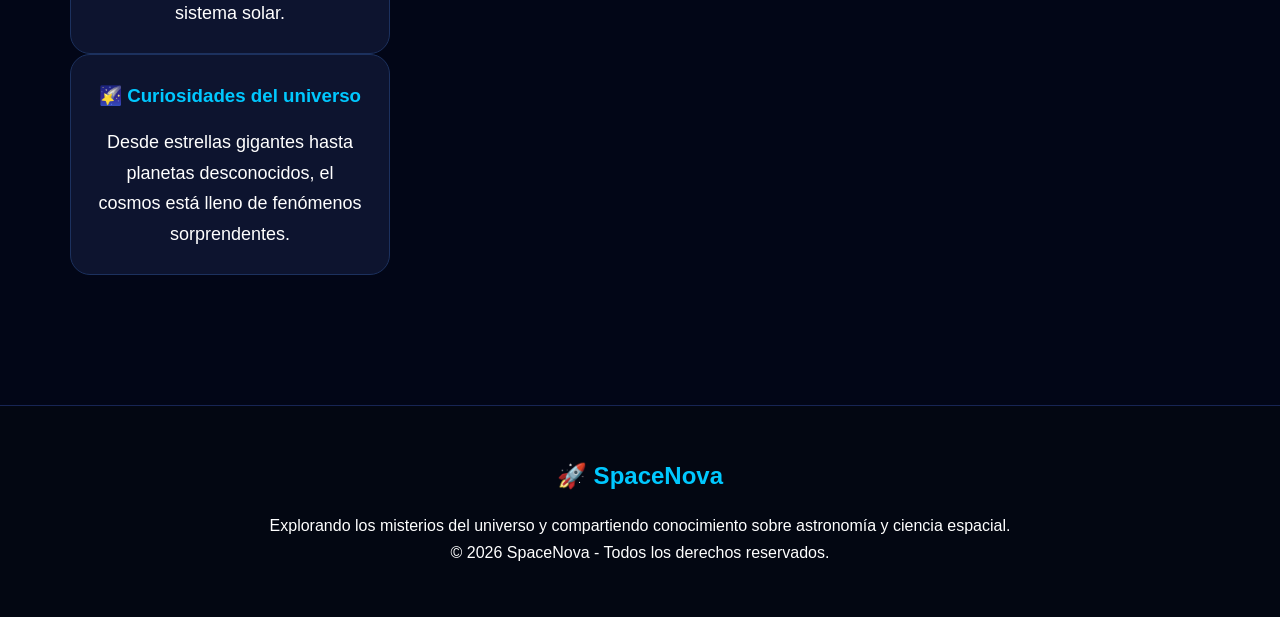
==== commit c513144d: "Update index.html" ====
--- a/index.html
+++ b/index.html
@@ -32,10 +32,19 @@
 
 <nav>
 
+<nav>
+
 <a href="index.html">Inicio</a>
+
+<a href="#articulos">Artículos</a>
+
 <a href="sobre.html">Sobre nosotros</a>
+
 <a href="contacto.html">Contacto</a>
+
 <a href="privacidad.html">Privacidad</a>
+
+</nav>
 
 </nav>
 
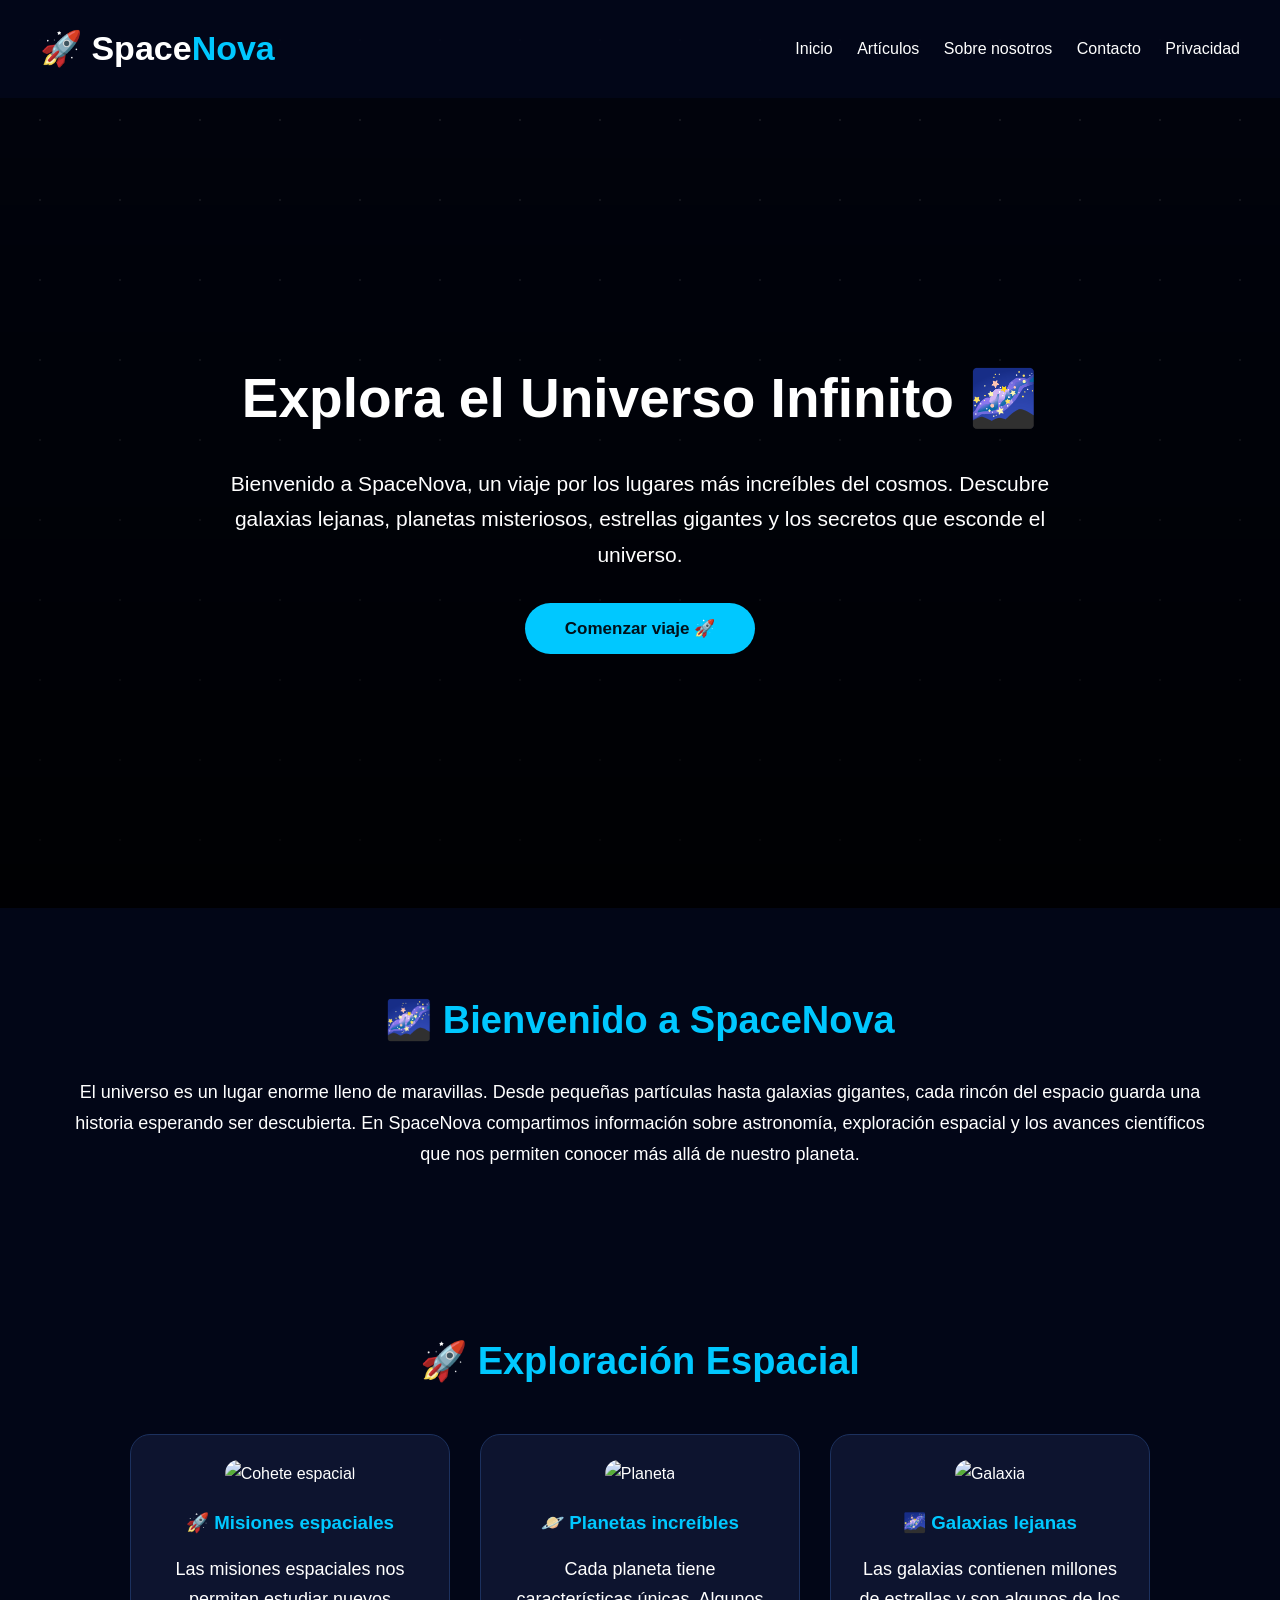
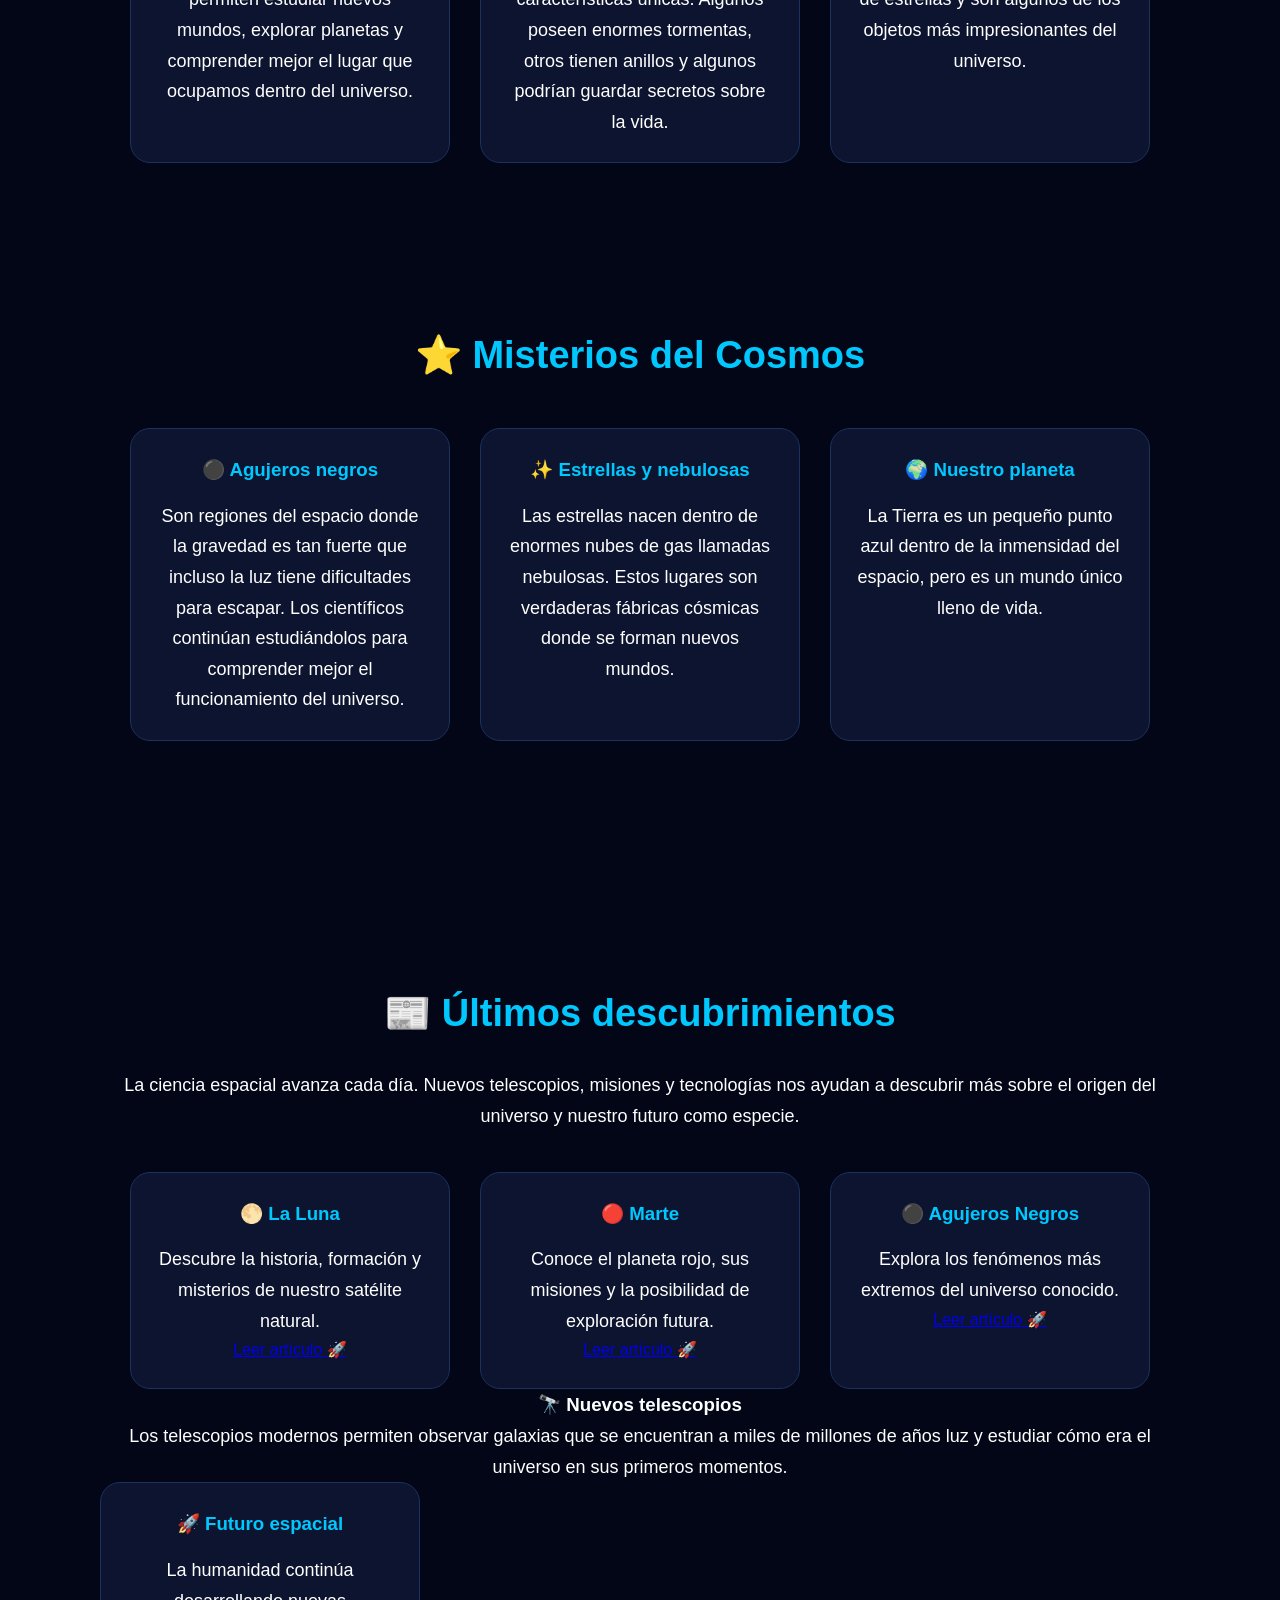
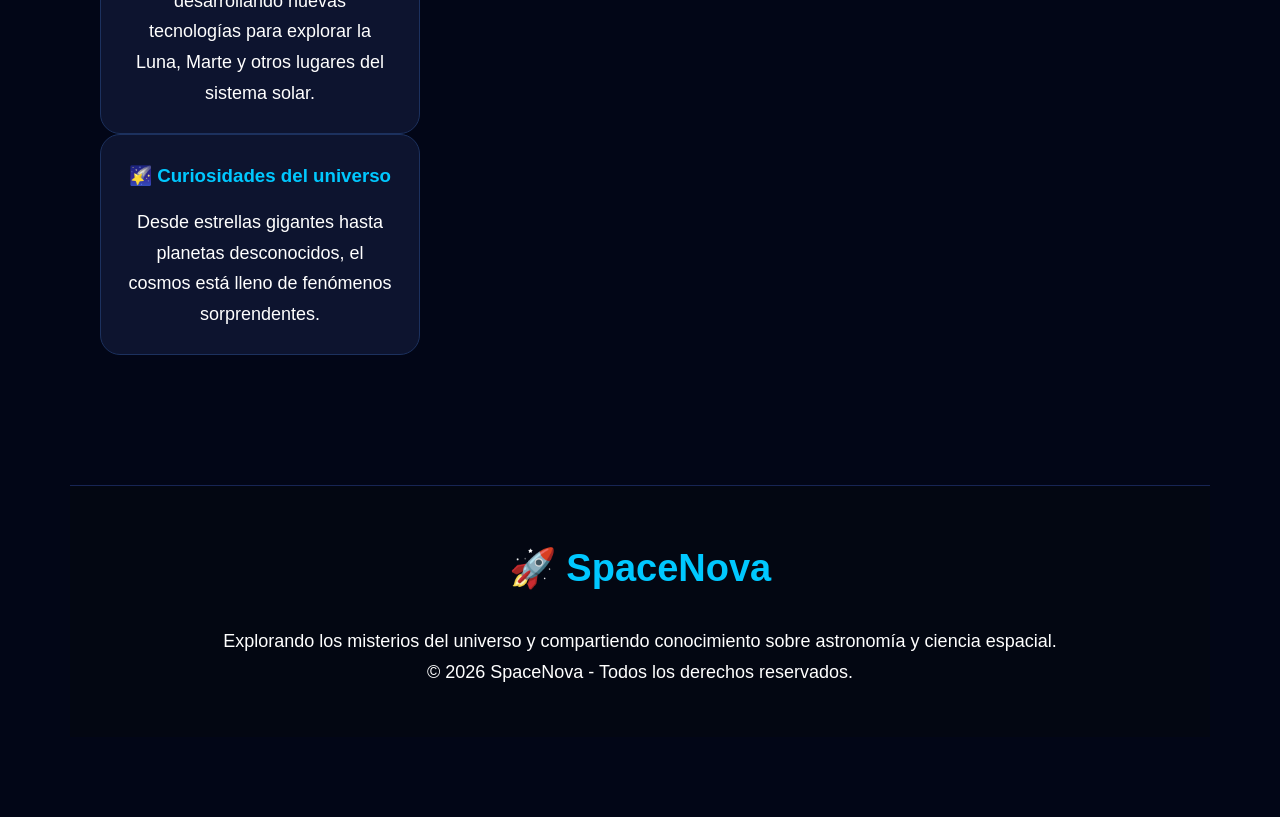
==== commit 6aeec654: "Update index.html" ====
--- a/index.html
+++ b/index.html
@@ -272,7 +272,7 @@
 </section>
 <section class="contenido">
 
-
+<section class="contenido" id="articulos">
 <h2>
 📰 Últimos descubrimientos
 </h2>
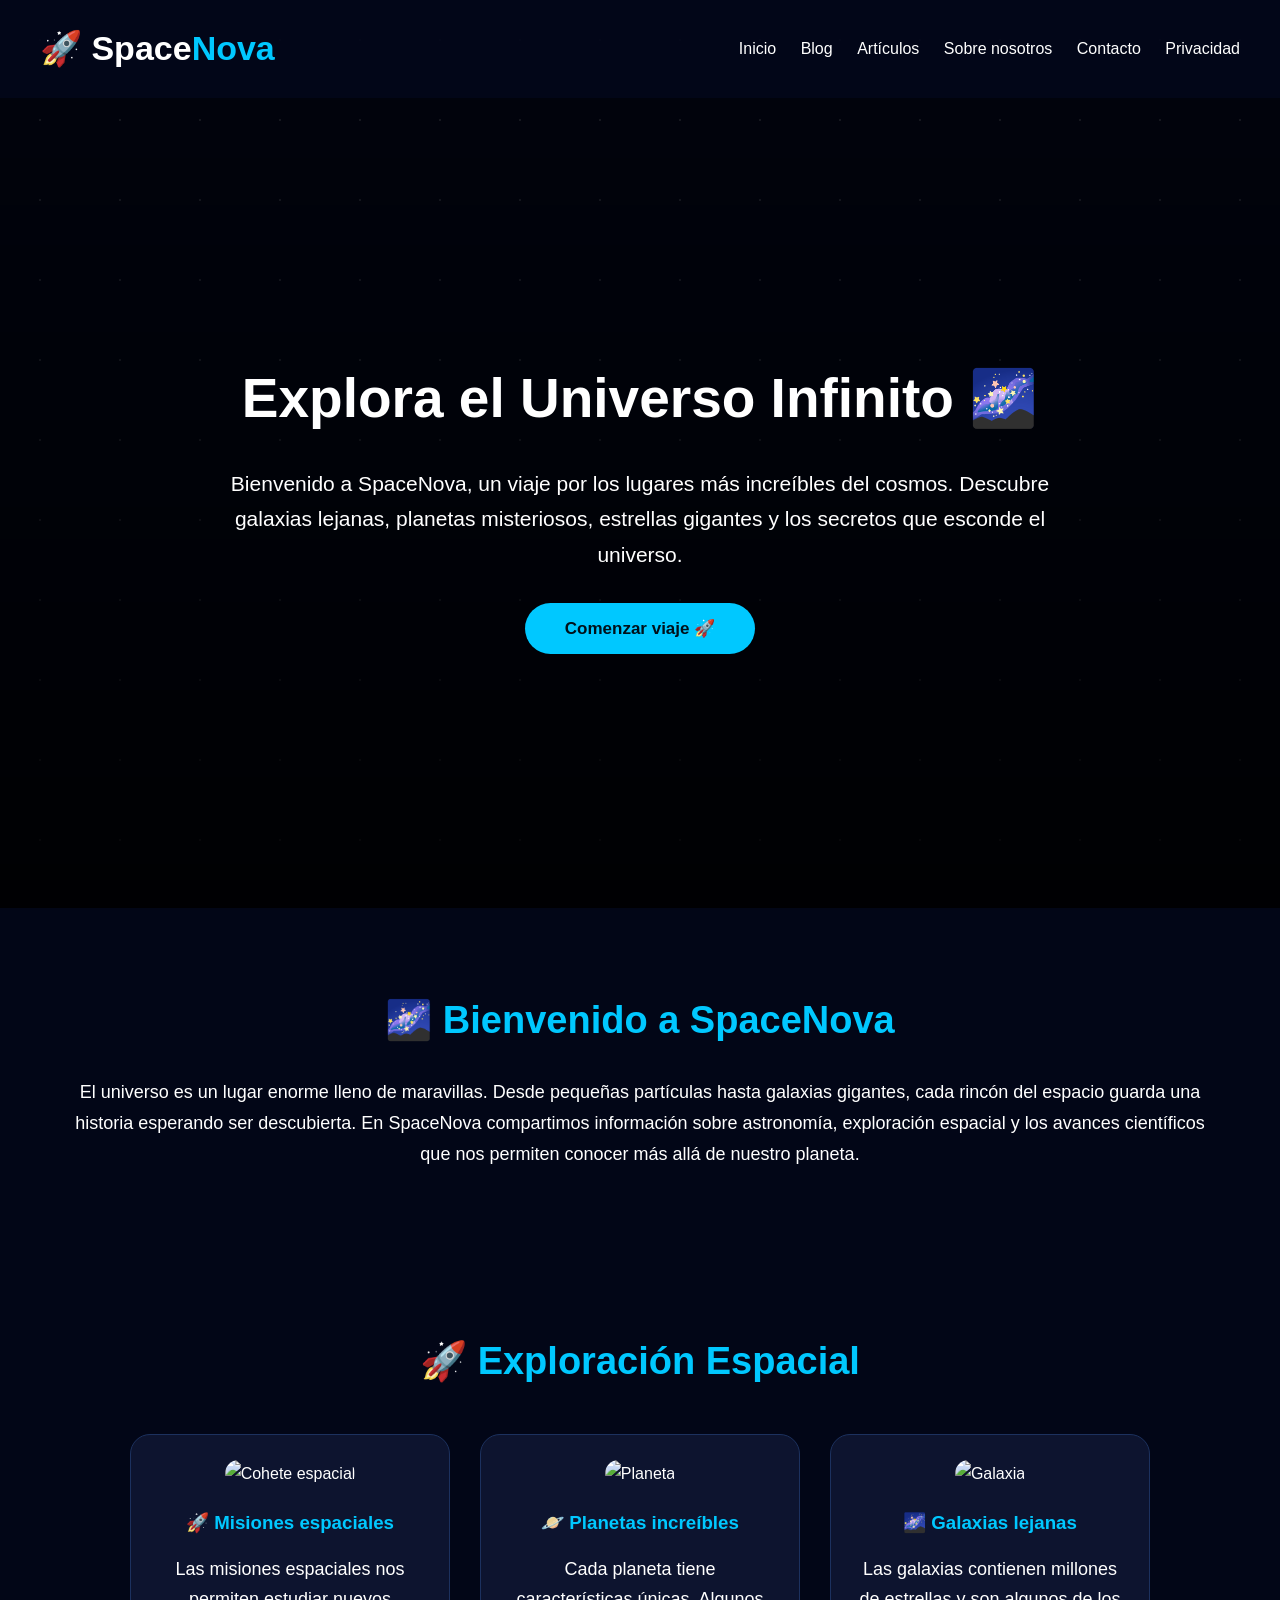
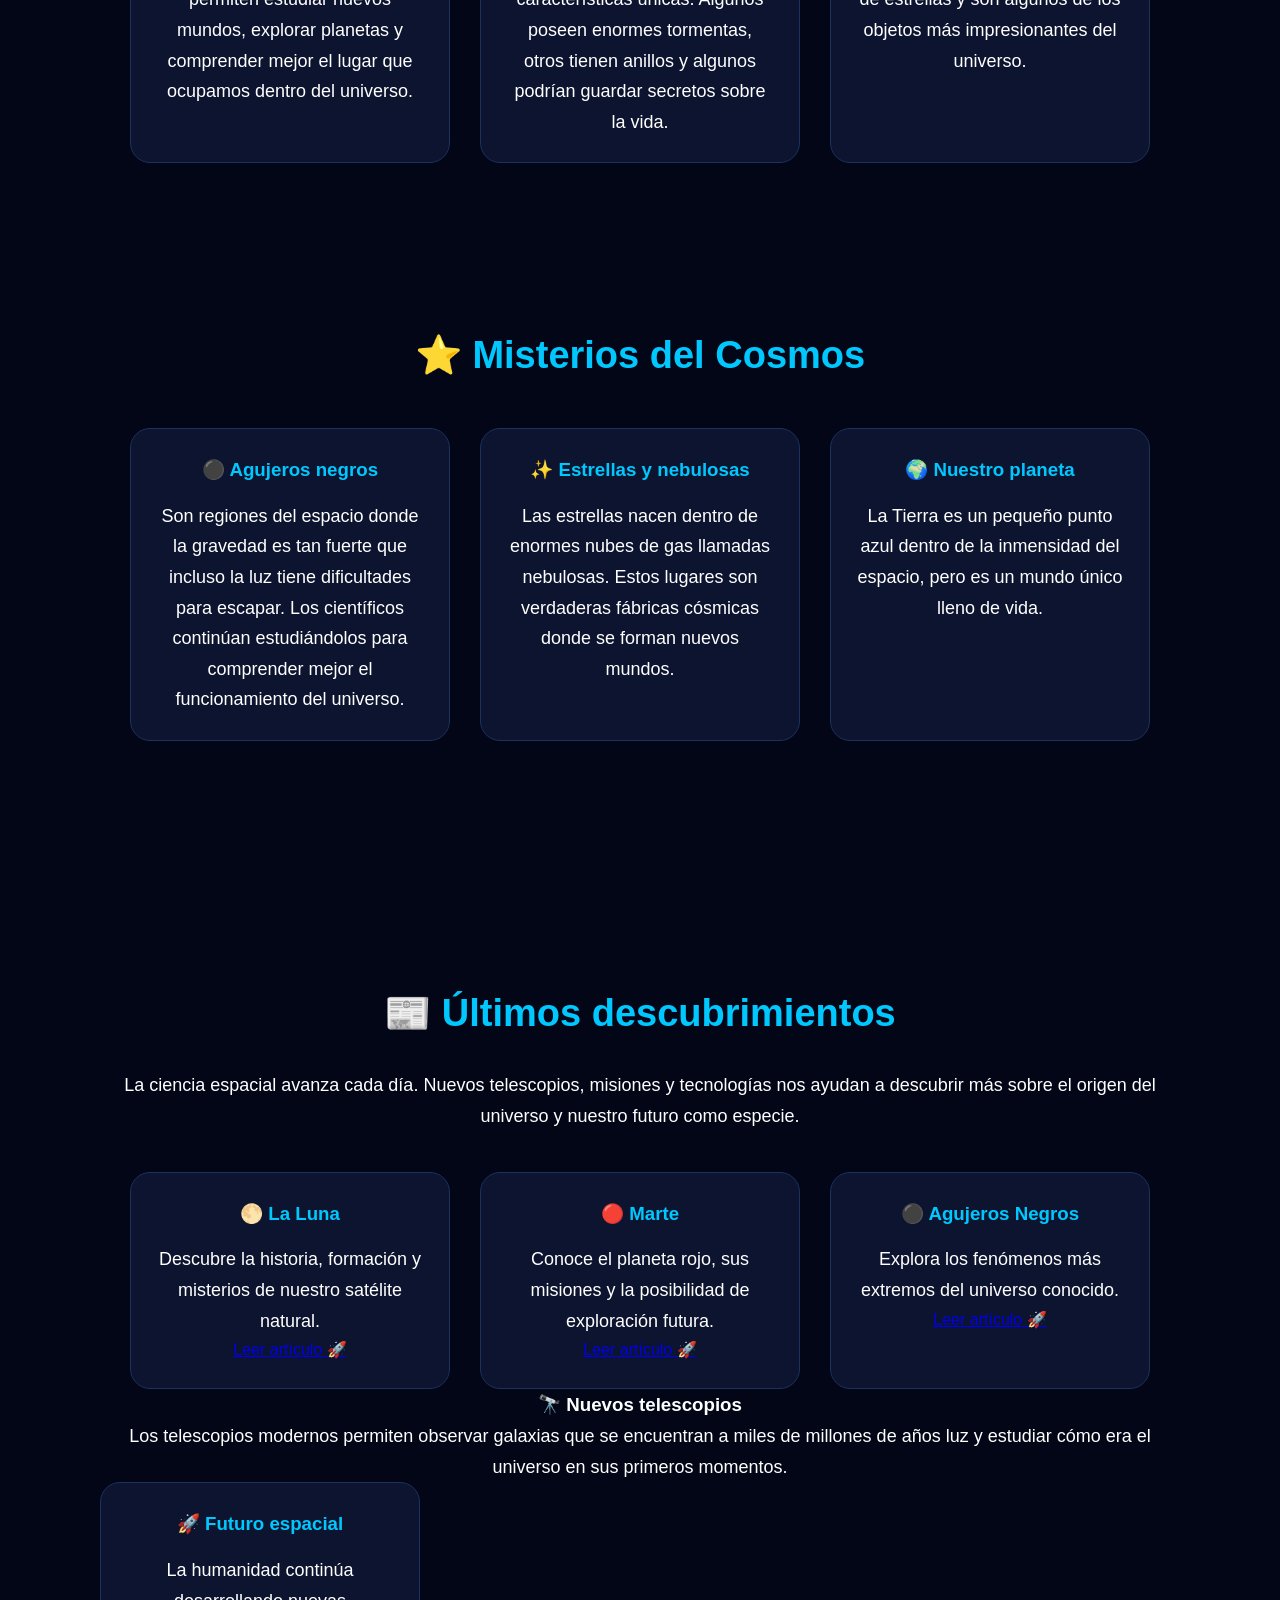
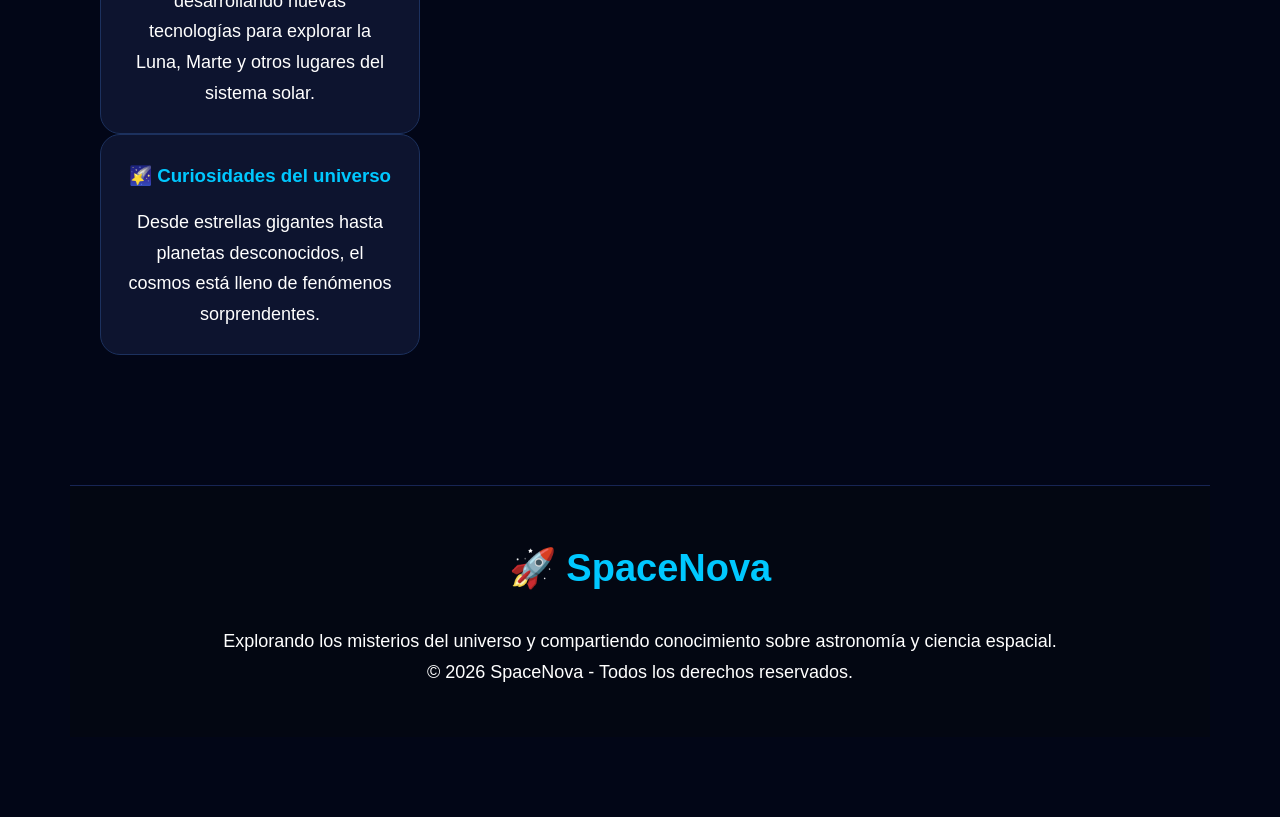
==== commit e5cc4165: "Update index.html" ====
--- a/index.html
+++ b/index.html
@@ -35,7 +35,7 @@
 <nav>
 
 <a href="index.html">Inicio</a>
-
+<a href="blog.html">Blog</a>
 <a href="#articulos">Artículos</a>
 
 <a href="sobre.html">Sobre nosotros</a>
